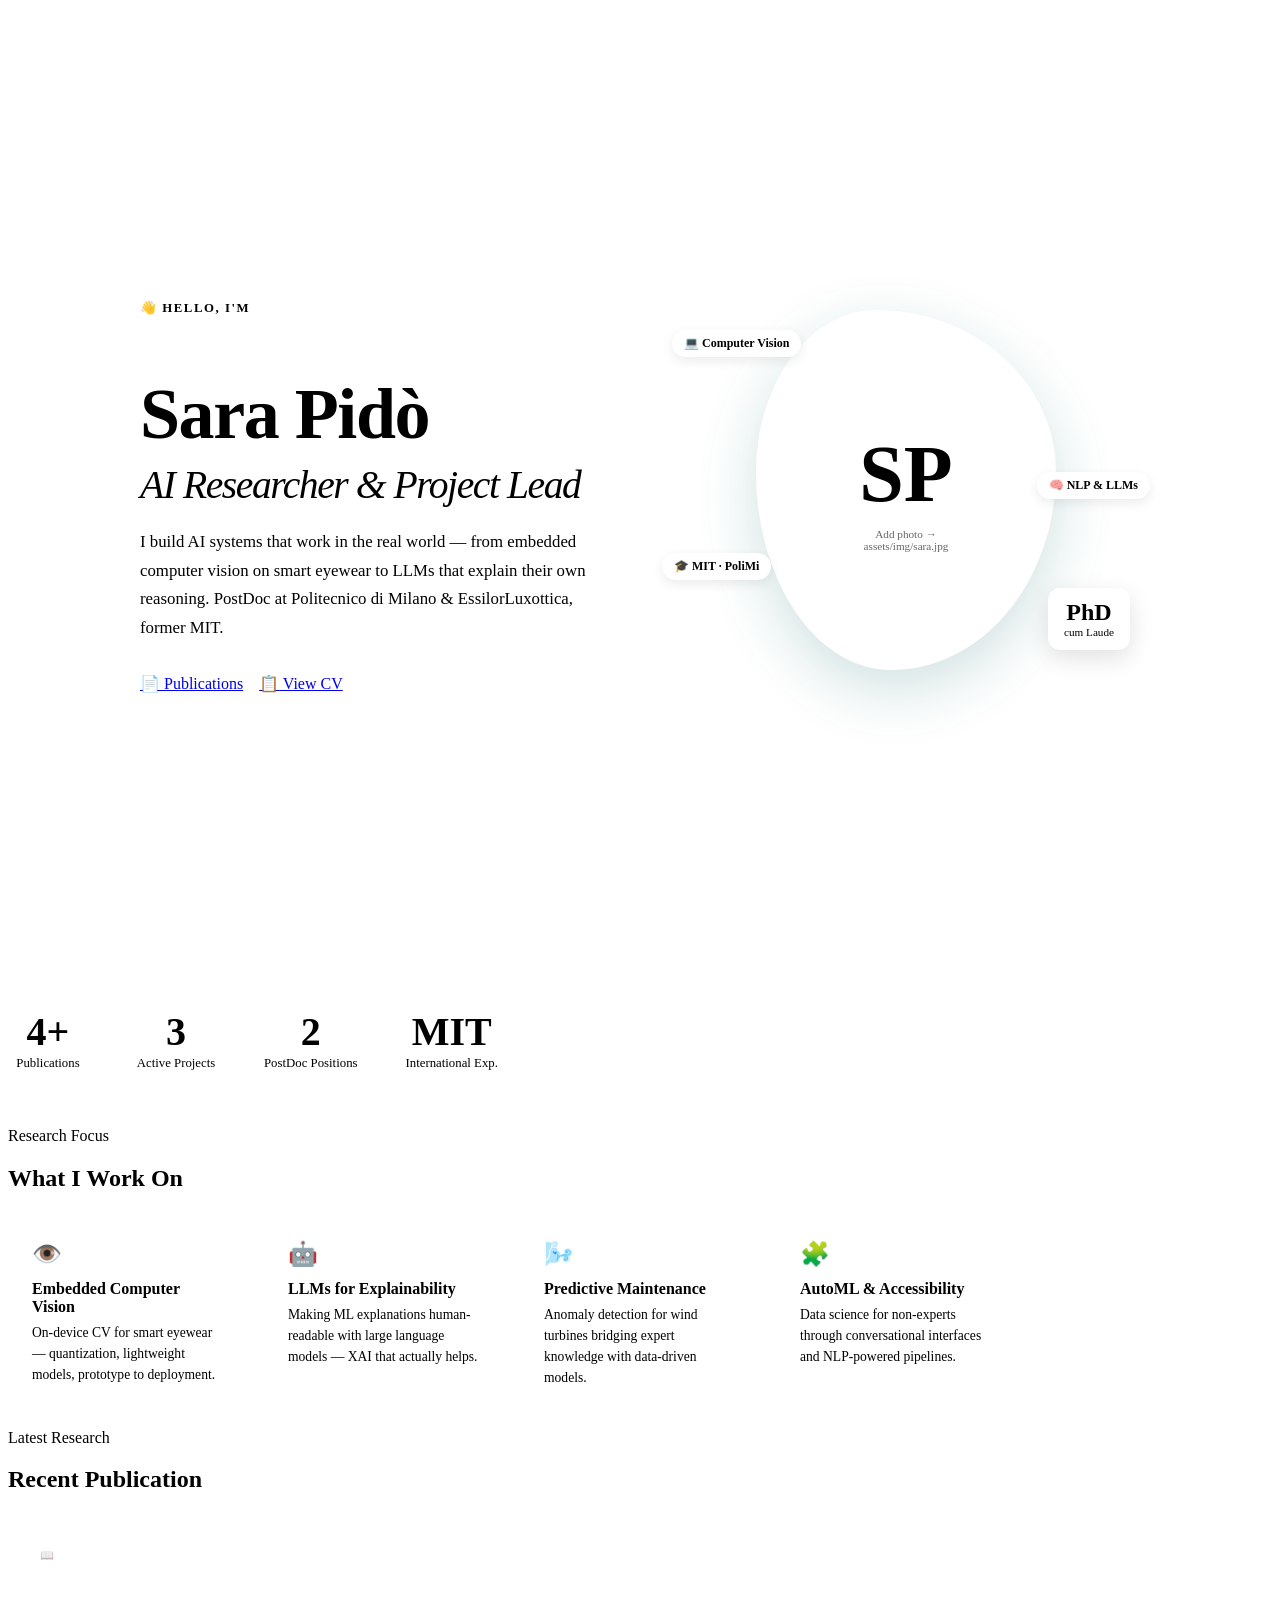
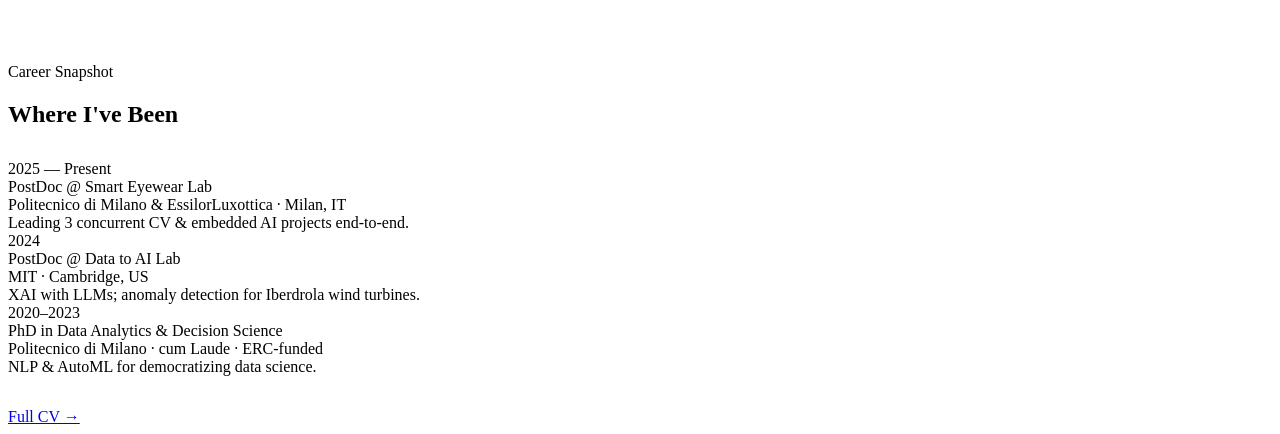
==== index.html @ 392994c6 "Add files via upload" ====
<!DOCTYPE html>
<html lang="en">
<head>
  <meta charset="UTF-8" />
  <meta name="viewport" content="width=device-width, initial-scale=1.0" />
  <title>Sara Pidò — AI Researcher</title>
  <meta name="description" content="Sara Pidò — AI Researcher and PostDoc at Politecnico di Milano. Computer Vision, NLP, Embedded AI." />
  <link rel="stylesheet" href="assets/css/style.css" />
  <style>
    .hero {
      min-height: calc(100vh - 64px);
      display: grid;
      grid-template-columns: 1fr 1fr;
      align-items: center;
      gap: 4rem;
      max-width: 1000px;
      margin: 0 auto;
      padding: 4rem 2rem;
    }
    @media (max-width: 700px) {
      .hero { grid-template-columns: 1fr; text-align: center; gap: 2rem; padding: 3rem 1.5rem; }
      .hero-photo-wrap { order: -1; display: flex; justify-content: center; }
      .hero-chip { display: none; }
    }
    .hero-eyebrow {
      font-family: var(--font-mono);
      font-size: 0.8rem;
      font-weight: 600;
      letter-spacing: 0.12em;
      text-transform: uppercase;
      color: var(--teal);
      margin-bottom: 1rem;
    }
    .hero h1 {
      font-family: var(--font-display);
      font-size: clamp(2.8rem, 6vw, 4.5rem);
      line-height: 1.1;
      letter-spacing: -0.02em;
      margin-bottom: 1.25rem;
    }
    .hero h1 .name-highlight { color: var(--teal); display: block; }
    .hero h1 .role-line {
      font-size: 0.55em;
      font-weight: 400;
      font-style: italic;
      color: var(--ink-soft);
      display: block;
      margin-top: 0.25em;
    }
    .hero-desc {
      font-size: 1.05rem;
      color: var(--ink-soft);
      line-height: 1.7;
      margin-bottom: 2rem;
      max-width: 480px;
    }
    .hero-cta { display: flex; gap: 1rem; flex-wrap: wrap; }
    .hero-photo-wrap { position: relative; display: flex; justify-content: center; }
    .hero-photo-frame {
      width: 300px;
      height: 360px;
      border-radius: 40% 60% 55% 45% / 45% 45% 55% 55%;
      overflow: hidden;
      box-shadow: 0 20px 60px rgba(26,107,107,0.2);
      animation: morphBlob 8s ease-in-out infinite;
      background: linear-gradient(135deg, var(--teal-pale) 0%, #c8e8e8 100%);
      display: flex;
      align-items: center;
      justify-content: center;
    }
    @keyframes morphBlob {
      0%, 100% { border-radius: 40% 60% 55% 45% / 45% 45% 55% 55%; }
      33%       { border-radius: 55% 45% 40% 60% / 60% 55% 45% 40%; }
      66%       { border-radius: 45% 55% 60% 40% / 50% 60% 40% 50%; }
    }
    .hero-photo-frame img { width: 100%; height: 100%; object-fit: cover; object-position: center top; }
    .initials-fallback {
      font-family: var(--font-display);
      font-size: 5rem;
      color: var(--teal);
      font-weight: 700;
      text-align: center;
    }
    .initials-fallback small {
      display: block;
      font-size: 0.7rem;
      color: var(--teal);
      opacity: 0.6;
      font-family: var(--font-body);
      font-weight: 400;
      margin-top: 0.5rem;
    }
    .hero-badge {
      position: absolute;
      bottom: 20px;
      right: 10px;
      background: white;
      border-radius: 12px;
      padding: 12px 16px;
      box-shadow: 0 8px 24px rgba(0,0,0,0.12);
      border: 1px solid var(--border);
      text-align: center;
    }
    .hero-badge .badge-num { font-family: var(--font-display); font-size: 1.5rem; font-weight: 700; color: var(--teal); line-height: 1; }
    .hero-badge .badge-label { color: var(--mist); font-size: 0.7rem; margin-top: 2px; }
    .hero-chip {
      position: absolute;
      background: white;
      border: 1px solid var(--border);
      border-radius: 100px;
      font-size: 0.75rem;
      font-weight: 600;
      color: var(--ink-soft);
      padding: 6px 12px;
      box-shadow: 0 4px 12px rgba(0,0,0,0.08);
      white-space: nowrap;
    }
    .chip-cv  { top: 20px; left: 0; animation: float1 4s ease-in-out infinite; }
    .chip-nlp { top: 45%; right: -10px; animation: float2 5s ease-in-out infinite; }
    .chip-mit { bottom: 90px; left: -10px; animation: float1 6s ease-in-out infinite reverse; }
    @keyframes float1 { 0%,100%{transform:translateY(0)} 50%{transform:translateY(-8px)} }
    @keyframes float2 { 0%,100%{transform:translateY(0)} 50%{transform:translateY(6px)} }

    .stats-row {
      display: flex;
      gap: 3rem;
      padding: 2.5rem 0;
      border-top: 1px solid var(--border);
      border-bottom: 1px solid var(--border);
      flex-wrap: wrap;
    }
    .stat-item { text-align: center; min-width: 80px; }
    .stat-num { font-family: var(--font-display); font-size: 2.5rem; font-weight: 700; color: var(--teal); line-height: 1; }
    .stat-label { font-size: 0.8rem; color: var(--mist); margin-top: 4px; font-weight: 500; }

    .featured-grid {
      display: grid;
      grid-template-columns: repeat(auto-fill, minmax(240px, 1fr));
      gap: 1rem;
      margin-top: 1.5rem;
    }
    .featured-card {
      background: var(--white);
      border-radius: var(--radius);
      border: 1px solid var(--border);
      padding: 1.5rem;
      transition: all 0.25s;
      text-decoration: none;
      display: block;
      color: inherit;
      position: relative;
      overflow: hidden;
    }
    .featured-card::before {
      content:'';
      position:absolute;
      top:0;left:0;
      width:4px;height:100%;
      background:var(--teal);
      transform:scaleY(0);
      transform-origin:top;
      transition:transform 0.25s;
    }
    .featured-card:hover { box-shadow: var(--shadow-hover); transform: translateY(-2px); }
    .featured-card:hover::before { transform: scaleY(1); }
    .fc-icon { font-size: 1.5rem; margin-bottom: 0.75rem; }
    .fc-title { font-family: var(--font-display); font-size: 1rem; font-weight: 700; color: var(--ink); margin-bottom: 0.4rem; }
    .fc-desc { font-size: 0.85rem; color: var(--ink-soft); line-height: 1.55; }

    .pub-teaser {
      background: var(--teal);
      border-radius: var(--radius);
      padding: 2rem;
      color: white;
      margin-top: 1.5rem;
      display: flex;
      justify-content: space-between;
      align-items: center;
      gap: 1.5rem;
      flex-wrap: wrap;
    }
    .pub-teaser-label { font-family: var(--font-mono); font-size: 0.7rem; letter-spacing: 0.1em; text-transform: uppercase; opacity: 0.7; margin-bottom: 0.4rem; }
    .pub-teaser-title { font-family: var(--font-display); font-size: 1.2rem; font-weight: 700; line-height: 1.3; margin-bottom: 0.3rem; }
    .pub-teaser-venue { font-size: 0.85rem; opacity: 0.75; font-style: italic; }
    .pub-teaser .btn { background: white; color: var(--teal); flex-shrink: 0; }
    .pub-teaser .btn:hover { background: var(--teal-pale); }
  </style>
</head>
<body>
  <div id="nav-container"></div>
  <main>
    <section class="hero">
      <div class="hero-text fade-in">
        <p class="hero-eyebrow">👋 Hello, I'm</p>
        <h1>
          <span class="name-highlight">Sara Pidò</span>
          <span class="role-line">AI Researcher &amp; Project Lead</span>
        </h1>
        <p class="hero-desc">
          I build AI systems that work in the real world — from embedded computer vision on smart eyewear to LLMs that explain their own reasoning. PostDoc at Politecnico di Milano &amp; EssilorLuxottica, former MIT.
        </p>
        <div class="hero-cta">
          <a href="publications.html" class="btn btn-primary"><span>📄</span> Publications</a>
          <a href="cv.html" class="btn btn-outline"><span>📋</span> View CV</a>
        </div>
      </div>

      <div class="hero-photo-wrap fade-in fade-in-delay-2">
        <div class="hero-photo-frame" id="photoFrame">
          <img src="assets/img/sara.jpg" alt="Sara Pidò"
               onerror="this.parentElement.innerHTML='<div class=\'initials-fallback\'>SP<small>Add photo →<br>assets/img/sara.jpg</small></div>'" />
        </div>
        <div class="hero-badge">
          <div class="badge-num">PhD</div>
          <div class="badge-label">cum Laude</div>
        </div>
        <div class="hero-chip chip-cv">💻 Computer Vision</div>
        <div class="hero-chip chip-nlp">🧠 NLP &amp; LLMs</div>
        <div class="hero-chip chip-mit">🎓 MIT · PoliMi</div>
      </div>
    </section>

    <div class="section">
      <div class="stats-row fade-in fade-in-delay-1">
        <div class="stat-item"><div class="stat-num">4+</div><div class="stat-label">Publications</div></div>
        <div class="stat-item"><div class="stat-num">3</div><div class="stat-label">Active Projects</div></div>
        <div class="stat-item"><div class="stat-num">2</div><div class="stat-label">PostDoc Positions</div></div>
        <div class="stat-item"><div class="stat-num">MIT</div><div class="stat-label">International Exp.</div></div>
      </div>
    </div>

    <div class="section fade-in fade-in-delay-2">
      <p class="section-subtitle">Research Focus</p>
      <h2 class="section-title">What I Work On</h2>
      <div class="featured-grid">
        <a href="activities.html" class="featured-card">
          <div class="fc-icon">👁️</div>
          <div class="fc-title">Embedded Computer Vision</div>
          <div class="fc-desc">On-device CV for smart eyewear — quantization, lightweight models, prototype to deployment.</div>
        </a>
        <a href="publications.html" class="featured-card">
          <div class="fc-icon">🤖</div>
          <div class="fc-title">LLMs for Explainability</div>
          <div class="fc-desc">Making ML explanations human-readable with large language models — XAI that actually helps.</div>
        </a>
        <a href="activities.html" class="featured-card">
          <div class="fc-icon">🌬️</div>
          <div class="fc-title">Predictive Maintenance</div>
          <div class="fc-desc">Anomaly detection for wind turbines bridging expert knowledge with data-driven models.</div>
        </a>
        <a href="activities.html" class="featured-card">
          <div class="fc-icon">🧩</div>
          <div class="fc-title">AutoML &amp; Accessibility</div>
          <div class="fc-desc">Data science for non-experts through conversational interfaces and NLP-powered pipelines.</div>
        </a>
      </div>
    </div>

    <div class="section fade-in fade-in-delay-3">
      <p class="section-subtitle">Latest Research</p>
      <h2 class="section-title">Recent Publication</h2>
      <div class="pub-teaser">
        <div>
          <div class="pub-teaser-label">📖 IEEE Big Data 2024</div>
          <div class="pub-teaser-title">Explingo: Explaining AI Predictions using Large Language Models</div>
          <div class="pub-teaser-venue">Zytek, Pidò, Alnegheimish, Berti-Equille, Veeramachaneni</div>
        </div>
        <a href="publications.html" class="btn">See all →</a>
      </div>
    </div>

    <div class="section fade-in fade-in-delay-3">
      <p class="section-subtitle">Career Snapshot</p>
      <h2 class="section-title">Where I've Been</h2>
      <div class="timeline" style="margin-top:2rem">
        <div class="timeline-item">
          <div class="timeline-dot filled"></div>
          <div class="timeline-date">2025 — Present</div>
          <div class="timeline-title">PostDoc @ Smart Eyewear Lab</div>
          <div class="timeline-org">Politecnico di Milano &amp; EssilorLuxottica · Milan, IT</div>
          <div class="timeline-desc">Leading 3 concurrent CV &amp; embedded AI projects end-to-end.</div>
        </div>
        <div class="timeline-item">
          <div class="timeline-dot"></div>
          <div class="timeline-date">2024</div>
          <div class="timeline-title">PostDoc @ Data to AI Lab</div>
          <div class="timeline-org">MIT · Cambridge, US</div>
          <div class="timeline-desc">XAI with LLMs; anomaly detection for Iberdrola wind turbines.</div>
        </div>
        <div class="timeline-item">
          <div class="timeline-dot"></div>
          <div class="timeline-date">2020–2023</div>
          <div class="timeline-title">PhD in Data Analytics &amp; Decision Science</div>
          <div class="timeline-org">Politecnico di Milano · cum Laude · ERC-funded</div>
          <div class="timeline-desc">NLP &amp; AutoML for democratizing data science.</div>
        </div>
      </div>
      <div style="margin-top:2rem"><a href="cv.html" class="btn btn-outline">Full CV →</a></div>
    </div>
  </main>
  <div id="footer-container"></div>
  <script src="assets/js/layout.js"></script>
  <script src="assets/js/main.js"></script>
</body>
</html>
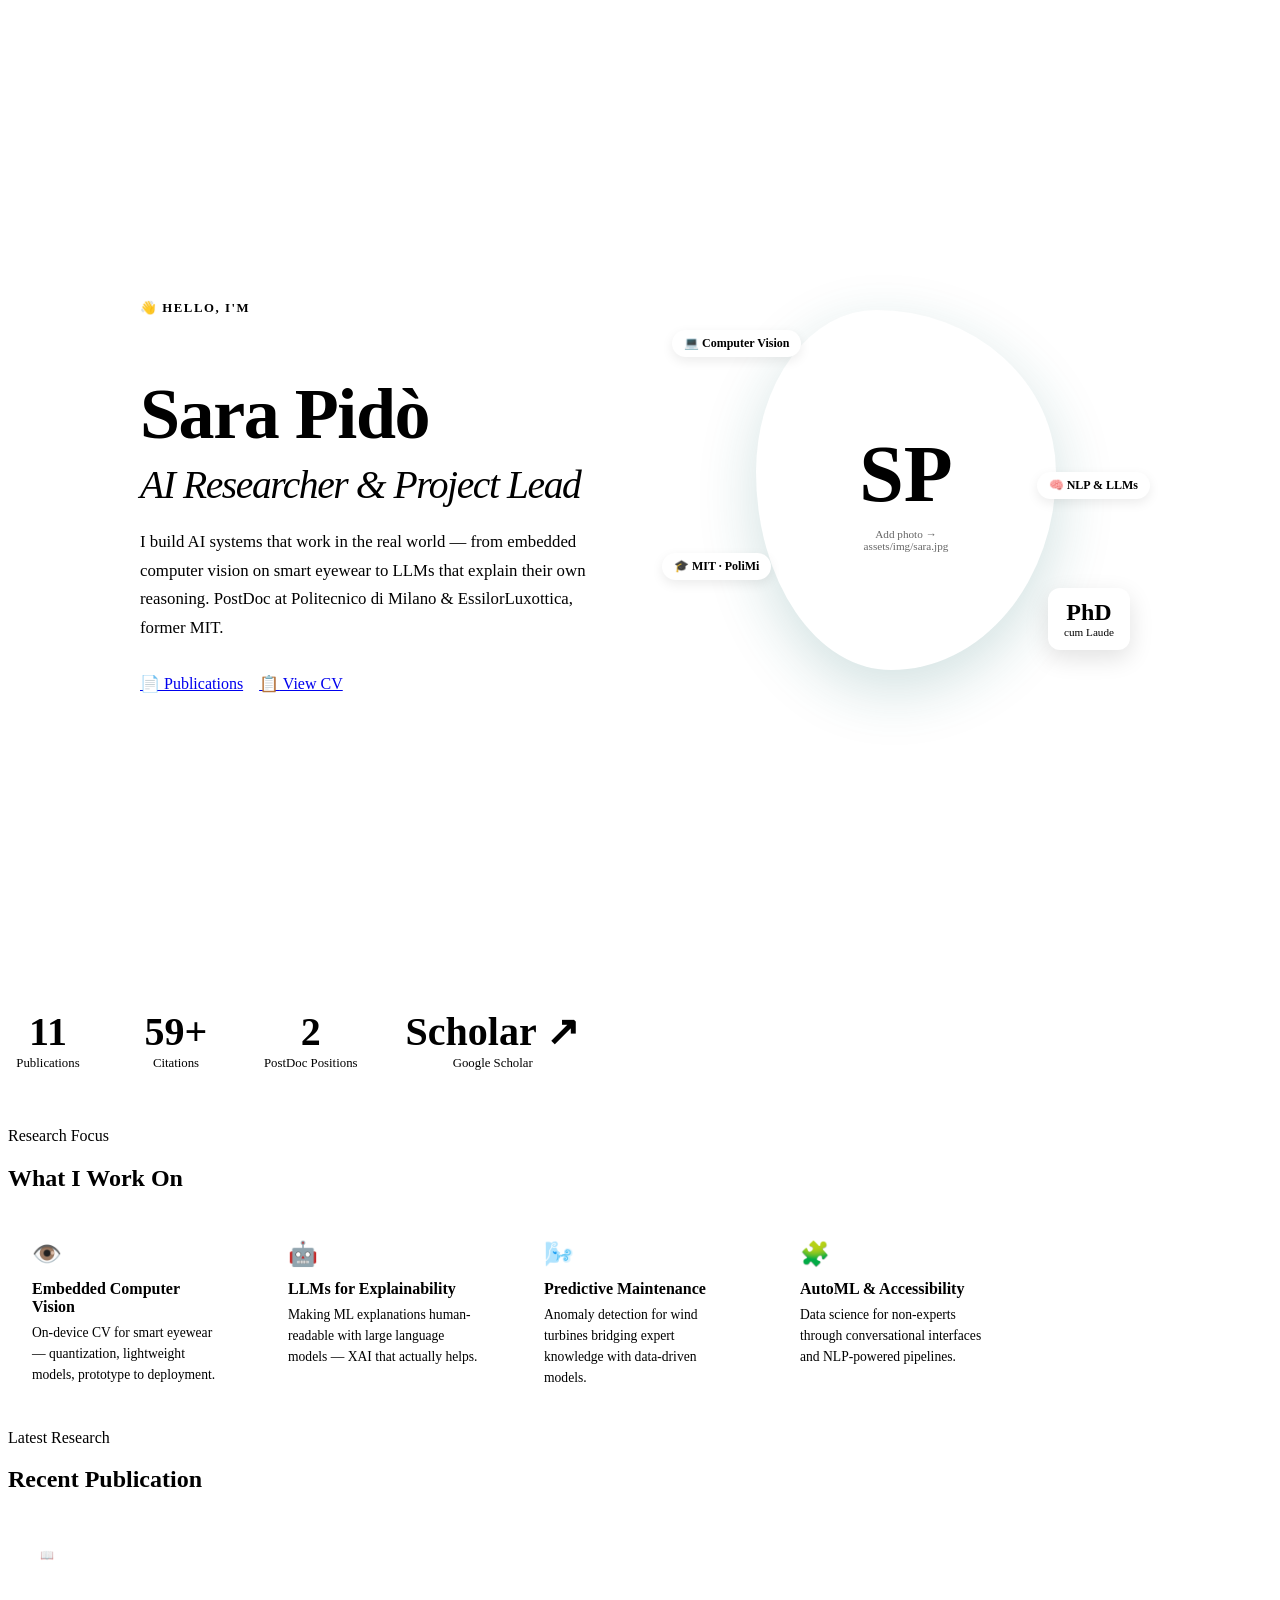
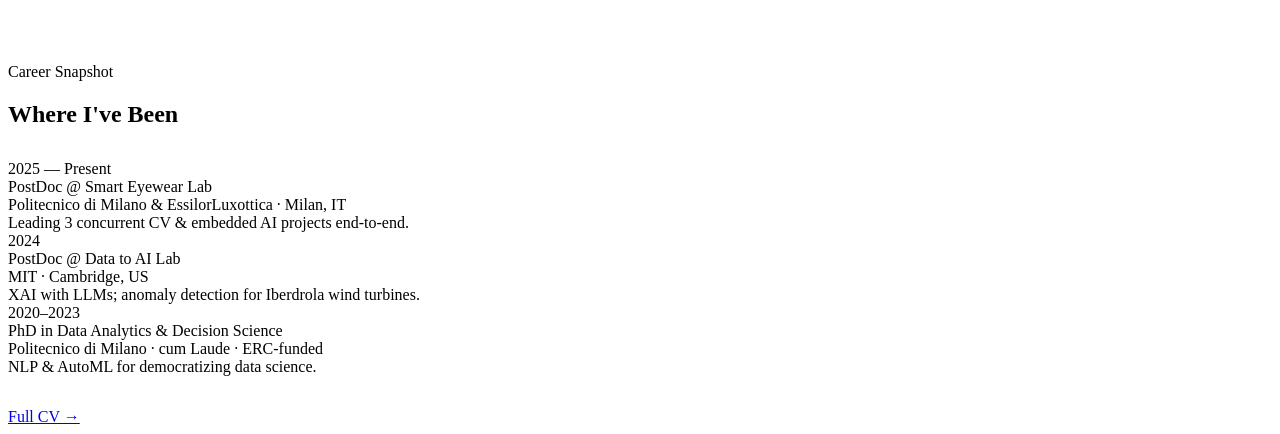
==== commit 1f3d89ca: "Add files via upload" ====
--- a/index.html
+++ b/index.html
@@ -222,10 +222,10 @@
 
     <div class="section">
       <div class="stats-row fade-in fade-in-delay-1">
-        <div class="stat-item"><div class="stat-num">4+</div><div class="stat-label">Publications</div></div>
-        <div class="stat-item"><div class="stat-num">3</div><div class="stat-label">Active Projects</div></div>
+        <div class="stat-item"><div class="stat-num">11</div><div class="stat-label">Publications</div></div>
+        <div class="stat-item"><div class="stat-num">59+</div><div class="stat-label">Citations</div></div>
         <div class="stat-item"><div class="stat-num">2</div><div class="stat-label">PostDoc Positions</div></div>
-        <div class="stat-item"><div class="stat-num">MIT</div><div class="stat-label">International Exp.</div></div>
+        <div class="stat-item"><div class="stat-num"><a href="https://scholar.google.com/citations?user=M_SrptEAAAAJ&hl=en" target="_blank" style="color:var(--teal);text-decoration:none">Scholar ↗</a></div><div class="stat-label">Google Scholar</div></div>
       </div>
     </div>
 
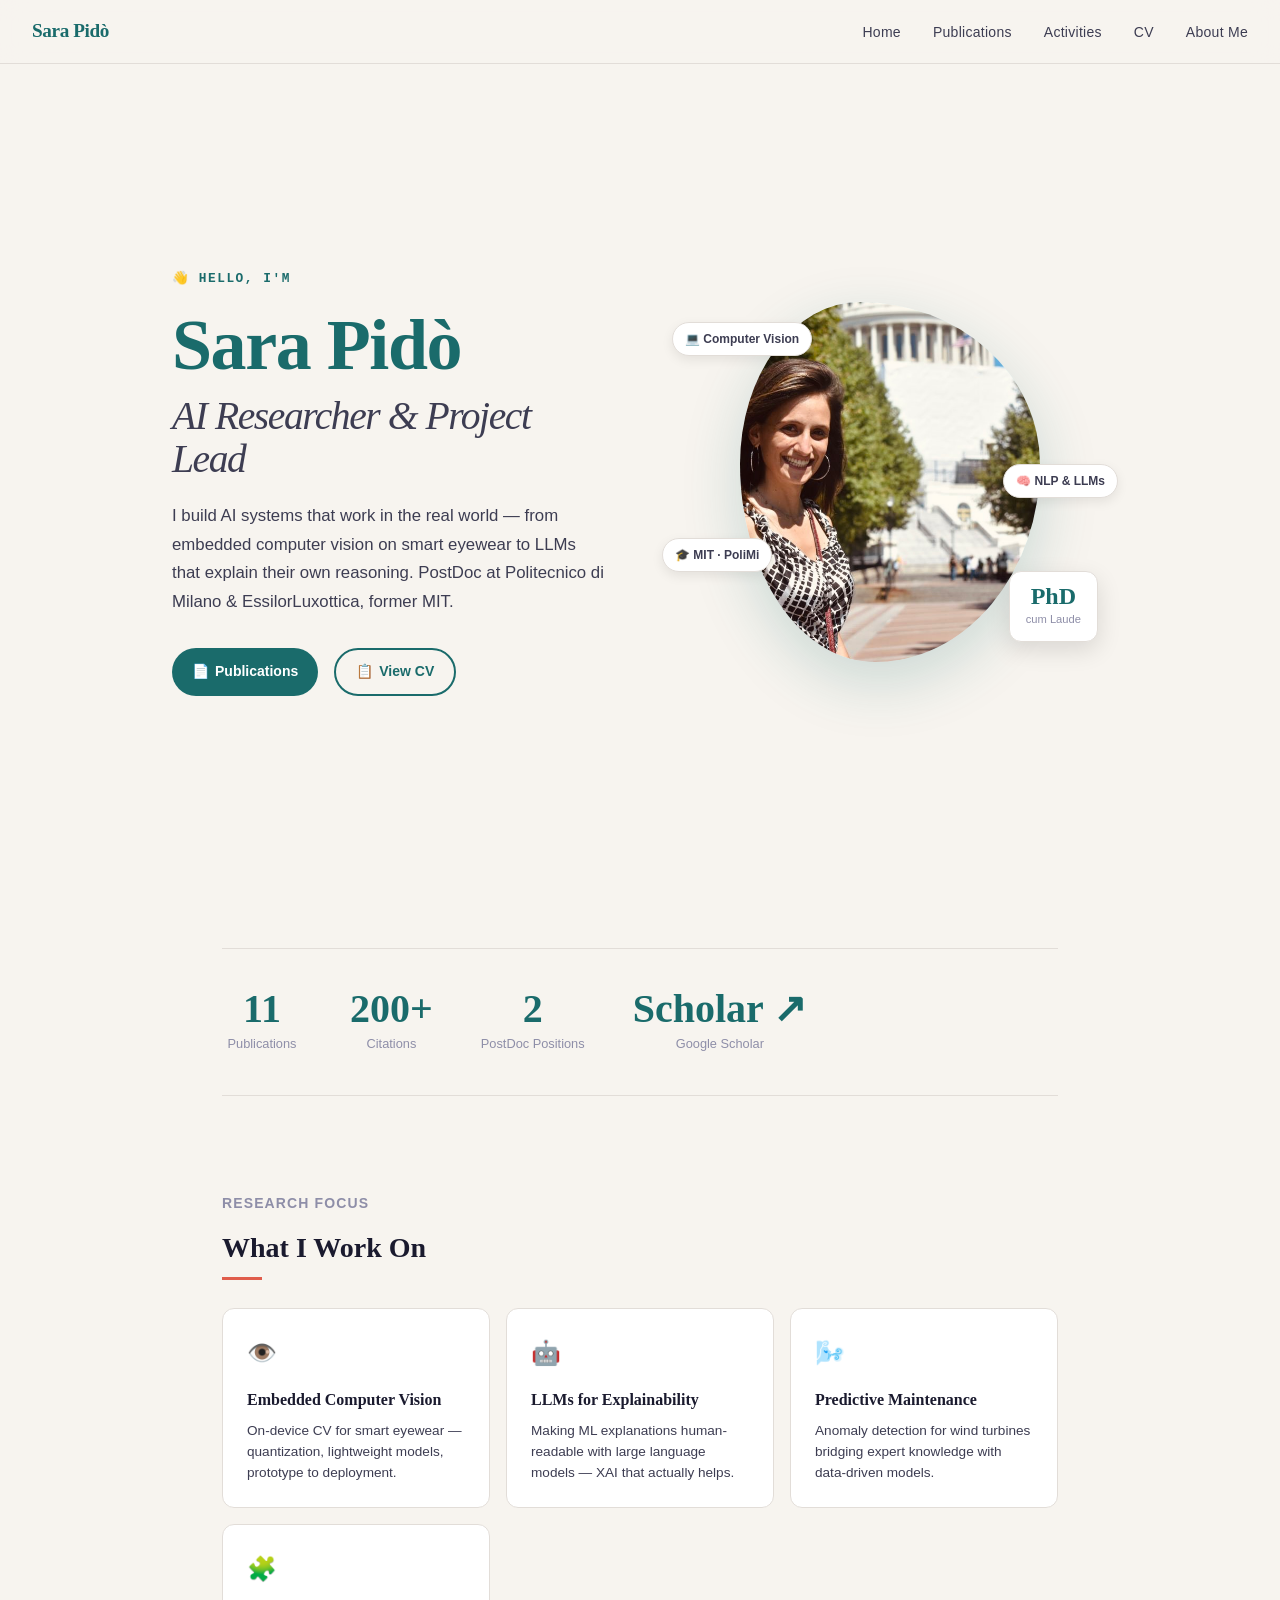
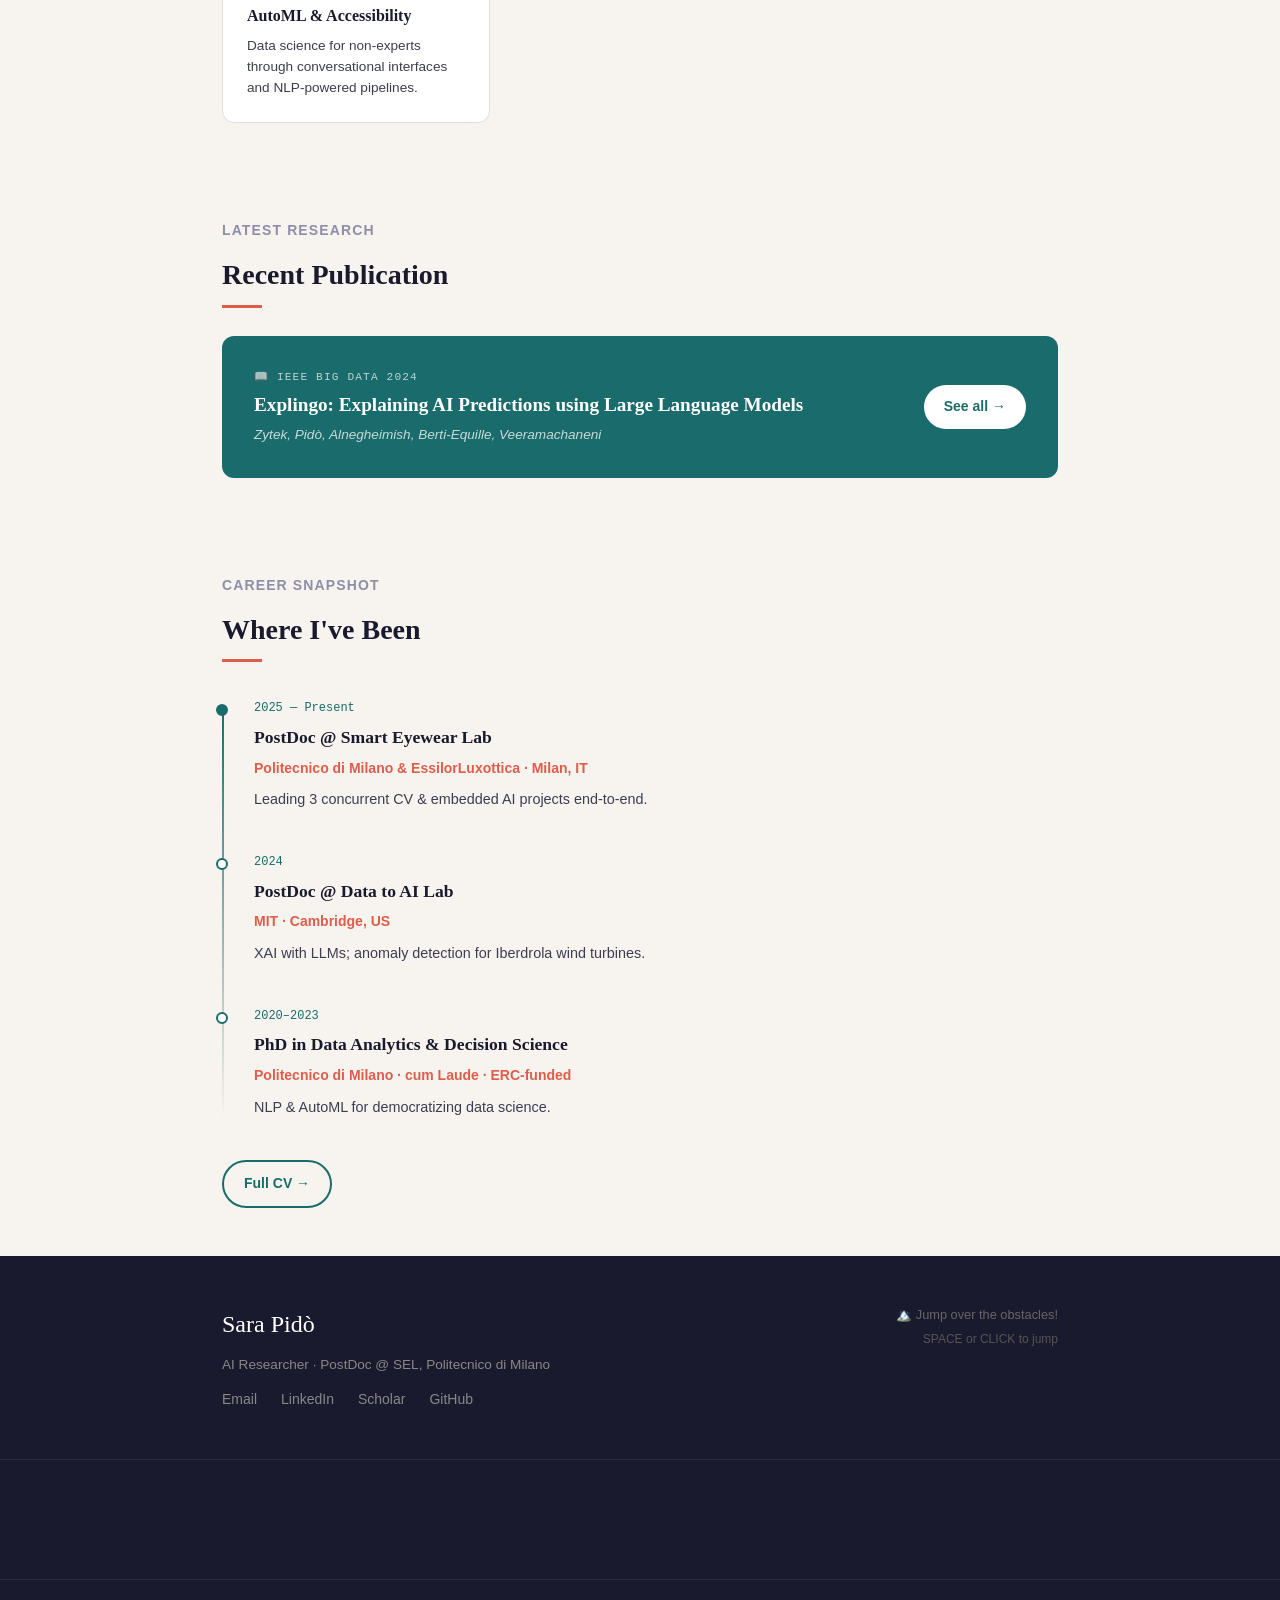
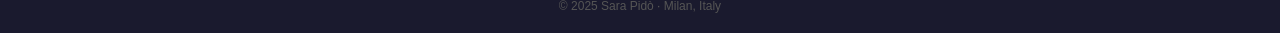
==== commit c8f24936: "Update citations count from 59 to 200" ====
--- a/index.html
+++ b/index.html
@@ -223,7 +223,7 @@
     <div class="section">
       <div class="stats-row fade-in fade-in-delay-1">
         <div class="stat-item"><div class="stat-num">11</div><div class="stat-label">Publications</div></div>
-        <div class="stat-item"><div class="stat-num">59+</div><div class="stat-label">Citations</div></div>
+        <div class="stat-item"><div class="stat-num">200+</div><div class="stat-label">Citations</div></div>
         <div class="stat-item"><div class="stat-num">2</div><div class="stat-label">PostDoc Positions</div></div>
         <div class="stat-item"><div class="stat-num"><a href="https://scholar.google.com/citations?user=M_SrptEAAAAJ&hl=en" target="_blank" style="color:var(--teal);text-decoration:none">Scholar ↗</a></div><div class="stat-label">Google Scholar</div></div>
       </div>
--- a/assets/css/style.css
+++ b/assets/css/style.css
@@ -0,0 +1,533 @@
+@import url('https://fonts.googleapis.com/css2?family=Playfair+Display:ital,wght@0,400;0,700;1,400&family=DM+Sans:wght@300;400;500;600&family=DM+Mono:wght@400;500&display=swap');
+
+:root {
+  --teal: #1a6b6b;
+  --teal-light: #2a9090;
+  --teal-pale: #e8f4f4;
+  --coral: #e05c4b;
+  --sand: #f7f4ef;
+  --ink: #1a1a2e;
+  --ink-soft: #3d3d52;
+  --mist: #8e8ea8;
+  --white: #ffffff;
+  --border: #e2ddd8;
+  --font-display: 'Playfair Display', Georgia, serif;
+  --font-body: 'DM Sans', sans-serif;
+  --font-mono: 'DM Mono', monospace;
+  --radius: 12px;
+  --shadow: 0 4px 24px rgba(26,107,107,0.08);
+  --shadow-hover: 0 8px 40px rgba(26,107,107,0.16);
+}
+
+*, *::before, *::after { box-sizing: border-box; margin: 0; padding: 0; }
+
+html { scroll-behavior: smooth; }
+
+body {
+  font-family: var(--font-body);
+  background: var(--sand);
+  color: var(--ink);
+  line-height: 1.7;
+  font-size: 16px;
+  min-height: 100vh;
+}
+
+/* ── NAV ── */
+nav {
+  position: fixed;
+  top: 0; left: 0; right: 0;
+  z-index: 100;
+  background: rgba(247,244,239,0.92);
+  backdrop-filter: blur(12px);
+  border-bottom: 1px solid var(--border);
+  padding: 0 2rem;
+  height: 64px;
+  display: flex;
+  align-items: center;
+  justify-content: space-between;
+}
+
+.nav-logo {
+  font-family: var(--font-display);
+  font-size: 1.2rem;
+  color: var(--teal);
+  text-decoration: none;
+  font-weight: 700;
+  letter-spacing: -0.02em;
+}
+
+.nav-links {
+  display: flex;
+  gap: 2rem;
+  list-style: none;
+}
+
+.nav-links a {
+  text-decoration: none;
+  color: var(--ink-soft);
+  font-size: 0.875rem;
+  font-weight: 500;
+  letter-spacing: 0.02em;
+  transition: color 0.2s;
+  position: relative;
+}
+
+.nav-links a::after {
+  content: '';
+  position: absolute;
+  bottom: -4px; left: 0; right: 0;
+  height: 2px;
+  background: var(--coral);
+  transform: scaleX(0);
+  transition: transform 0.2s;
+  transform-origin: left;
+}
+
+.nav-links a:hover, .nav-links a.active { color: var(--teal); }
+.nav-links a:hover::after, .nav-links a.active::after { transform: scaleX(1); }
+
+.nav-hamburger { display: none; background: none; border: none; cursor: pointer; padding: 4px; }
+.nav-hamburger span { display: block; width: 24px; height: 2px; background: var(--ink); margin: 5px 0; transition: all 0.3s; }
+
+/* ── MAIN CONTENT ── */
+main { padding-top: 64px; }
+
+/* ── PAGE HERO ── */
+.page-hero {
+  padding: 5rem 2rem 3rem;
+  max-width: 900px;
+  margin: 0 auto;
+}
+
+.page-hero h1 {
+  font-family: var(--font-display);
+  font-size: clamp(2.5rem, 6vw, 4rem);
+  color: var(--ink);
+  line-height: 1.15;
+  margin-bottom: 1rem;
+}
+
+.page-hero h1 em { color: var(--teal); font-style: italic; }
+
+.page-hero p {
+  font-size: 1.1rem;
+  color: var(--ink-soft);
+  max-width: 600px;
+}
+
+/* ── SECTION ── */
+.section {
+  max-width: 900px;
+  margin: 0 auto;
+  padding: 3rem 2rem;
+}
+
+.section-title {
+  font-family: var(--font-display);
+  font-size: 1.75rem;
+  color: var(--ink);
+  margin-bottom: 0.25rem;
+  position: relative;
+  display: inline-block;
+}
+
+.section-title::after {
+  content: '';
+  display: block;
+  height: 3px;
+  width: 40px;
+  background: var(--coral);
+  margin-top: 6px;
+}
+
+.section-subtitle {
+  color: var(--mist);
+  font-size: 0.875rem;
+  letter-spacing: 0.08em;
+  text-transform: uppercase;
+  font-weight: 600;
+  margin-bottom: 0.5rem;
+}
+
+/* ── CARDS ── */
+.card {
+  background: var(--white);
+  border-radius: var(--radius);
+  border: 1px solid var(--border);
+  padding: 1.5rem;
+  transition: box-shadow 0.25s, transform 0.25s;
+}
+
+.card:hover {
+  box-shadow: var(--shadow-hover);
+  transform: translateY(-2px);
+}
+
+/* ── TAGS ── */
+.tag {
+  display: inline-block;
+  background: var(--teal-pale);
+  color: var(--teal);
+  border-radius: 100px;
+  font-size: 0.75rem;
+  font-weight: 600;
+  padding: 3px 10px;
+  letter-spacing: 0.02em;
+}
+
+.tag-coral {
+  background: #fdf0ee;
+  color: var(--coral);
+}
+
+/* ── BUTTONS ── */
+.btn {
+  display: inline-flex;
+  align-items: center;
+  gap: 6px;
+  padding: 10px 20px;
+  border-radius: 100px;
+  font-family: var(--font-body);
+  font-size: 0.875rem;
+  font-weight: 600;
+  cursor: pointer;
+  transition: all 0.2s;
+  text-decoration: none;
+  border: none;
+}
+
+.btn-primary {
+  background: var(--teal);
+  color: white;
+}
+.btn-primary:hover { background: var(--teal-light); box-shadow: 0 4px 16px rgba(26,107,107,0.3); }
+
+.btn-outline {
+  background: transparent;
+  color: var(--teal);
+  border: 2px solid var(--teal);
+}
+.btn-outline:hover { background: var(--teal); color: white; }
+
+/* ── FOOTER / RUNNER ── */
+footer {
+  background: var(--ink);
+  color: #aaa;
+  overflow: hidden;
+  position: relative;
+}
+
+.footer-content {
+  max-width: 900px;
+  margin: 0 auto;
+  padding: 3rem 2rem 1rem;
+  display: flex;
+  justify-content: space-between;
+  align-items: flex-start;
+  gap: 2rem;
+  flex-wrap: wrap;
+}
+
+.footer-name {
+  font-family: var(--font-display);
+  font-size: 1.5rem;
+  color: white;
+  margin-bottom: 0.5rem;
+}
+
+.footer-links { display: flex; gap: 1.5rem; flex-wrap: wrap; }
+.footer-links a { color: #888; text-decoration: none; font-size: 0.875rem; transition: color 0.2s; }
+.footer-links a:hover { color: var(--teal-light); }
+
+/* ── CANVAS RUNNER ── */
+.runner-stage {
+  width: 100%;
+  height: 120px;
+  position: relative;
+  border-top: 1px solid #2a2a3e;
+  margin-top: 2rem;
+  overflow: hidden;
+}
+
+#runnerCanvas {
+  display: block;
+  width: 100%;
+  height: 100%;
+}
+
+.footer-copy {
+  text-align: center;
+  padding: 1rem 2rem;
+  font-size: 0.75rem;
+  color: #555;
+  border-top: 1px solid #2a2a3e;
+}
+
+/* ── ANIMATIONS ── */
+@keyframes fadeInUp {
+  from { opacity: 0; transform: translateY(24px); }
+  to   { opacity: 1; transform: translateY(0); }
+}
+
+.fade-in { animation: fadeInUp 0.6s ease both; }
+.fade-in-delay-1 { animation-delay: 0.1s; }
+.fade-in-delay-2 { animation-delay: 0.2s; }
+.fade-in-delay-3 { animation-delay: 0.3s; }
+.fade-in-delay-4 { animation-delay: 0.4s; }
+
+/* ── RESPONSIVE ── */
+@media (max-width: 640px) {
+  .nav-links { display: none; flex-direction: column; position: absolute; top: 64px; left: 0; right: 0; background: var(--sand); padding: 1rem 2rem 2rem; border-bottom: 1px solid var(--border); }
+  .nav-links.open { display: flex; }
+  .nav-hamburger { display: block; }
+  .footer-content { flex-direction: column; }
+}
+
+/* ── TIMELINE ── */
+.timeline { position: relative; padding-left: 2rem; }
+.timeline::before {
+  content: '';
+  position: absolute;
+  left: 0; top: 8px; bottom: 0;
+  width: 2px;
+  background: linear-gradient(to bottom, var(--teal), transparent);
+}
+
+.timeline-item {
+  position: relative;
+  margin-bottom: 2.5rem;
+}
+
+.timeline-dot {
+  position: absolute;
+  left: -2.4rem;
+  top: 6px;
+  width: 12px;
+  height: 12px;
+  border-radius: 50%;
+  background: var(--white);
+  border: 2px solid var(--teal);
+}
+
+.timeline-dot.filled { background: var(--teal); }
+
+.timeline-date {
+  font-family: var(--font-mono);
+  font-size: 0.75rem;
+  color: var(--teal);
+  font-weight: 500;
+  margin-bottom: 0.25rem;
+}
+
+.timeline-title {
+  font-family: var(--font-display);
+  font-size: 1.1rem;
+  font-weight: 700;
+  color: var(--ink);
+  margin-bottom: 0.25rem;
+}
+
+.timeline-org {
+  font-size: 0.875rem;
+  font-weight: 600;
+  color: var(--coral);
+  margin-bottom: 0.5rem;
+}
+
+.timeline-desc {
+  font-size: 0.9rem;
+  color: var(--ink-soft);
+  line-height: 1.65;
+}
+
+.timeline-desc ul { padding-left: 1.2rem; margin-top: 0.5rem; }
+.timeline-desc li { margin-bottom: 0.3rem; }
+
+/* ── PUBLICATION CARD ── */
+.pub-card {
+  background: var(--white);
+  border-radius: var(--radius);
+  border: 1px solid var(--border);
+  padding: 1.5rem;
+  margin-bottom: 1rem;
+  transition: box-shadow 0.25s, transform 0.25s;
+  display: flex;
+  gap: 1.25rem;
+}
+
+.pub-card:hover {
+  box-shadow: var(--shadow-hover);
+  transform: translateY(-2px);
+}
+
+.pub-year {
+  font-family: var(--font-mono);
+  font-size: 0.85rem;
+  color: var(--teal);
+  font-weight: 500;
+  min-width: 40px;
+  padding-top: 3px;
+}
+
+.pub-body {}
+.pub-title {
+  font-family: var(--font-display);
+  font-size: 1rem;
+  font-weight: 700;
+  color: var(--ink);
+  margin-bottom: 0.3rem;
+  line-height: 1.4;
+}
+
+.pub-authors {
+  font-size: 0.85rem;
+  color: var(--mist);
+  margin-bottom: 0.4rem;
+}
+
+.pub-authors strong { color: var(--ink-soft); }
+
+.pub-venue {
+  font-size: 0.8rem;
+  color: var(--teal);
+  font-weight: 600;
+  font-style: italic;
+}
+
+/* ── ACTIVITY CARD ── */
+.activity-grid {
+  display: grid;
+  grid-template-columns: repeat(auto-fill, minmax(260px, 1fr));
+  gap: 1rem;
+  margin-top: 1rem;
+}
+
+.activity-card {
+  background: var(--white);
+  border-radius: var(--radius);
+  border: 1px solid var(--border);
+  padding: 1.25rem;
+  transition: box-shadow 0.2s, transform 0.2s;
+}
+
+.activity-card:hover {
+  box-shadow: var(--shadow-hover);
+  transform: translateY(-2px);
+}
+
+.activity-icon {
+  font-size: 1.75rem;
+  margin-bottom: 0.75rem;
+  display: block;
+}
+
+.activity-label {
+  font-size: 0.7rem;
+  font-weight: 700;
+  letter-spacing: 0.1em;
+  text-transform: uppercase;
+  color: var(--mist);
+  margin-bottom: 0.25rem;
+}
+
+.activity-title {
+  font-family: var(--font-display);
+  font-size: 1rem;
+  font-weight: 700;
+  color: var(--ink);
+  margin-bottom: 0.3rem;
+  line-height: 1.35;
+}
+
+.activity-detail {
+  font-size: 0.85rem;
+  color: var(--ink-soft);
+  line-height: 1.55;
+}
+
+/* ── SKILL BARS ── */
+.skill-group { margin-bottom: 1.5rem; }
+.skill-group-title {
+  font-family: var(--font-mono);
+  font-size: 0.75rem;
+  font-weight: 600;
+  letter-spacing: 0.1em;
+  text-transform: uppercase;
+  color: var(--teal);
+  margin-bottom: 0.75rem;
+}
+
+.skill-item {
+  display: flex;
+  align-items: center;
+  gap: 0.75rem;
+  margin-bottom: 0.5rem;
+}
+
+.skill-name {
+  font-size: 0.875rem;
+  font-weight: 500;
+  color: var(--ink-soft);
+  width: 140px;
+  flex-shrink: 0;
+}
+
+.skill-bar {
+  flex: 1;
+  height: 6px;
+  background: var(--border);
+  border-radius: 3px;
+  overflow: hidden;
+}
+
+.skill-fill {
+  height: 100%;
+  background: linear-gradient(to right, var(--teal), var(--teal-light));
+  border-radius: 3px;
+  width: 0;
+  transition: width 1s ease 0.3s;
+}
+
+/* ── HOBBIES ── */
+.hobby-grid {
+  display: grid;
+  grid-template-columns: repeat(auto-fill, minmax(200px, 1fr));
+  gap: 1rem;
+  margin-top: 1rem;
+}
+
+.hobby-card {
+  background: var(--white);
+  border-radius: var(--radius);
+  border: 1px solid var(--border);
+  padding: 1.5rem 1.25rem;
+  text-align: center;
+  transition: all 0.25s;
+  cursor: default;
+}
+
+.hobby-card:hover {
+  box-shadow: var(--shadow-hover);
+  transform: translateY(-4px);
+  border-color: var(--teal-pale);
+}
+
+.hobby-emoji {
+  font-size: 2.5rem;
+  display: block;
+  margin-bottom: 0.75rem;
+}
+
+.hobby-name {
+  font-family: var(--font-display);
+  font-size: 1rem;
+  font-weight: 700;
+  color: var(--ink);
+  margin-bottom: 0.3rem;
+}
+
+.hobby-desc {
+  font-size: 0.8rem;
+  color: var(--mist);
+  line-height: 1.5;
+}
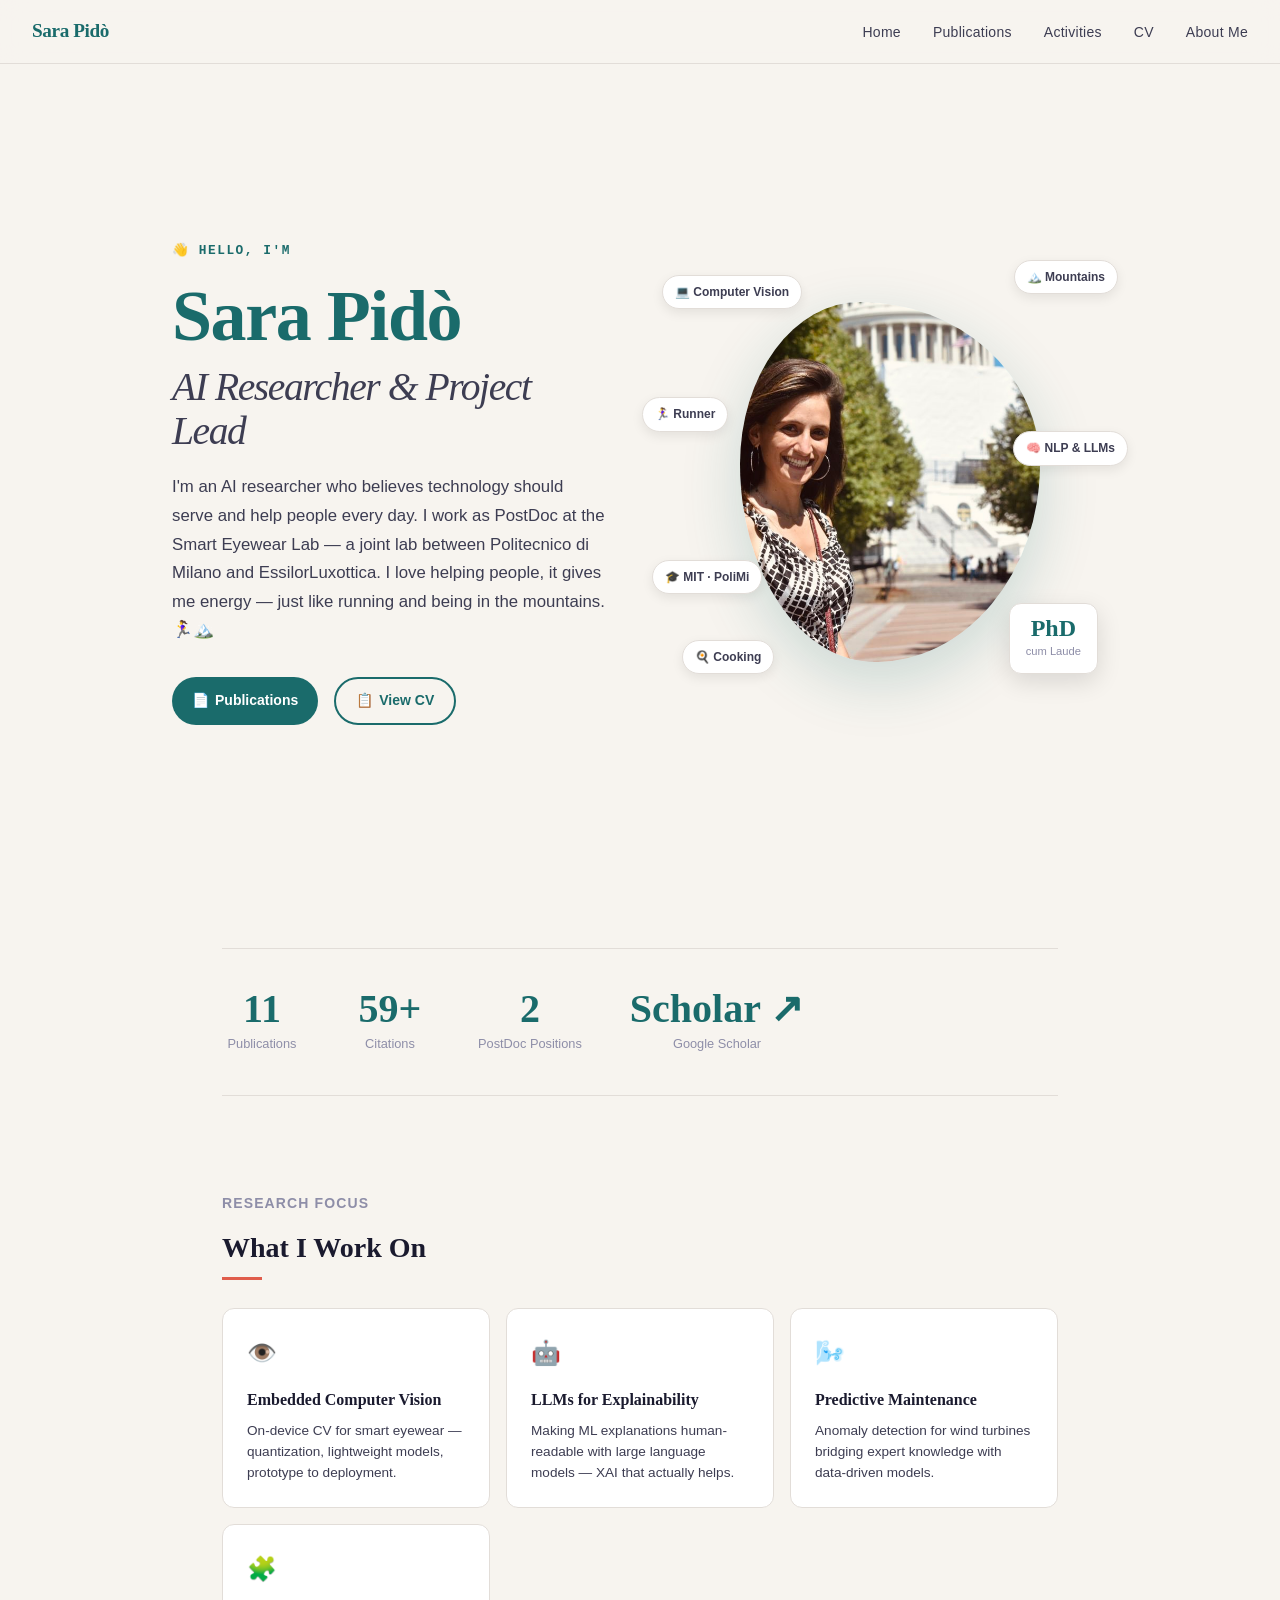
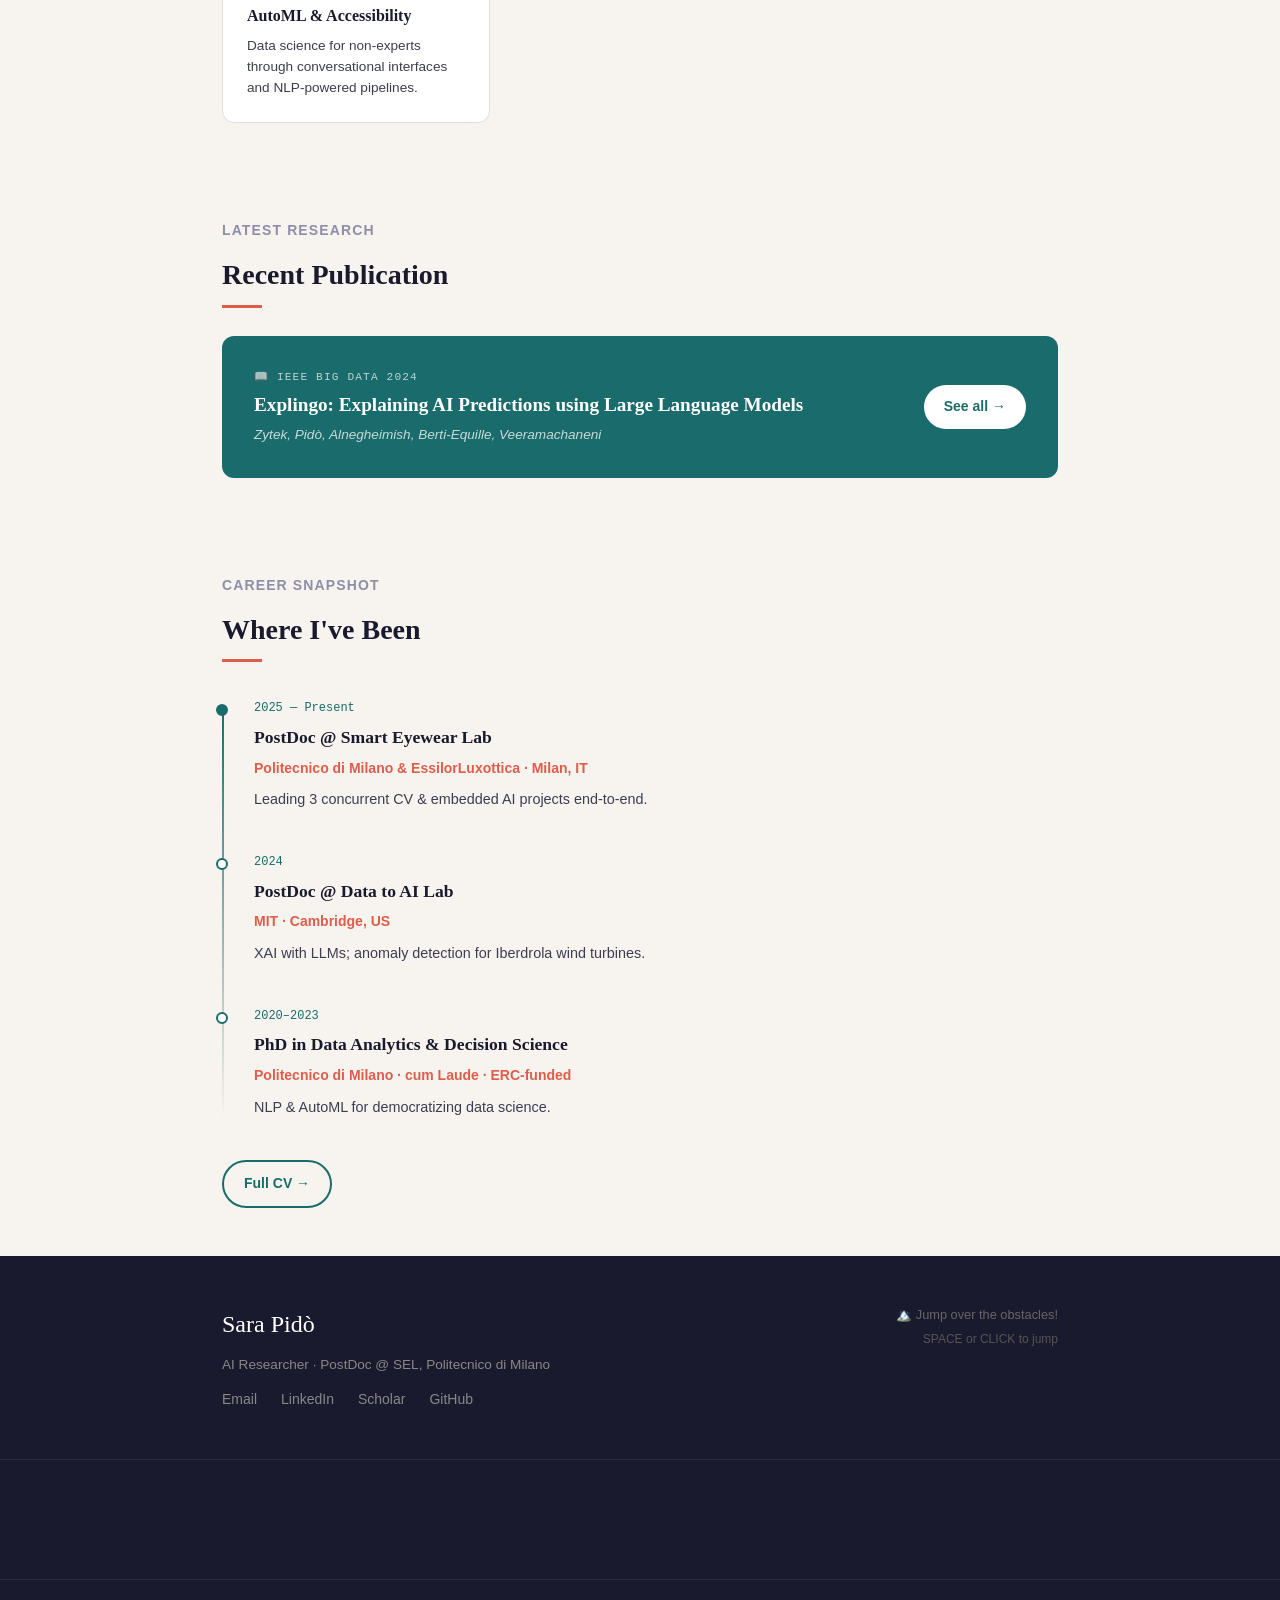
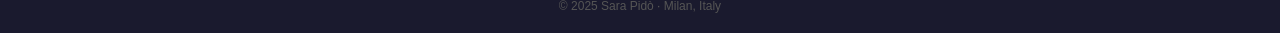
==== commit 8082a8de: "Rename index-3.html to index.html" ====
--- a/index.html
+++ b/index.html
@@ -55,7 +55,7 @@
       max-width: 480px;
     }
     .hero-cta { display: flex; gap: 1rem; flex-wrap: wrap; }
-    .hero-photo-wrap { position: relative; display: flex; justify-content: center; }
+    .hero-photo-wrap { position: relative; display: flex; justify-content: center; align-items: center; padding: 2rem 2.5rem; }
     .hero-photo-frame {
       width: 300px;
       height: 360px;
@@ -115,9 +115,12 @@
       box-shadow: 0 4px 12px rgba(0,0,0,0.08);
       white-space: nowrap;
     }
-    .chip-cv  { top: 20px; left: 0; animation: float1 4s ease-in-out infinite; }
-    .chip-nlp { top: 45%; right: -10px; animation: float2 5s ease-in-out infinite; }
-    .chip-mit { bottom: 90px; left: -10px; animation: float1 6s ease-in-out infinite reverse; }
+    .chip-cv   { top: 5px;  left: -10px;  animation: float1 4s ease-in-out infinite; }
+    .chip-nlp  { top: 38%;  right: -20px; animation: float2 5s ease-in-out infinite; }
+    .chip-mit  { bottom: 100px; left: -20px; animation: float1 6s ease-in-out infinite reverse; }
+    .chip-run  { top: 30%;  left: -30px;  animation: float2 4.5s ease-in-out infinite; }
+    .chip-mtn  { top: -10px; right: -10px; animation: float1 5.5s ease-in-out infinite reverse; }
+    .chip-cook { bottom: 20px; left: 10px; animation: float2 6s ease-in-out infinite; }
     @keyframes float1 { 0%,100%{transform:translateY(0)} 50%{transform:translateY(-8px)} }
     @keyframes float2 { 0%,100%{transform:translateY(0)} 50%{transform:translateY(6px)} }
 
@@ -197,7 +200,7 @@
           <span class="role-line">AI Researcher &amp; Project Lead</span>
         </h1>
         <p class="hero-desc">
-          I build AI systems that work in the real world — from embedded computer vision on smart eyewear to LLMs that explain their own reasoning. PostDoc at Politecnico di Milano &amp; EssilorLuxottica, former MIT.
+          I'm an AI researcher who believes technology should serve and help people every day. I work as PostDoc at the Smart Eyewear Lab — a joint lab between Politecnico di Milano and EssilorLuxottica. I love helping people, it gives me energy — just like running and being in the mountains. 🏃‍♀️🏔️
         </p>
         <div class="hero-cta">
           <a href="publications.html" class="btn btn-primary"><span>📄</span> Publications</a>
@@ -217,13 +220,16 @@
         <div class="hero-chip chip-cv">💻 Computer Vision</div>
         <div class="hero-chip chip-nlp">🧠 NLP &amp; LLMs</div>
         <div class="hero-chip chip-mit">🎓 MIT · PoliMi</div>
+        <div class="hero-chip chip-run">🏃‍♀️ Runner</div>
+        <div class="hero-chip chip-mtn">🏔️ Mountains</div>
+        <div class="hero-chip chip-cook">🍳 Cooking</div>
       </div>
     </section>
 
     <div class="section">
       <div class="stats-row fade-in fade-in-delay-1">
         <div class="stat-item"><div class="stat-num">11</div><div class="stat-label">Publications</div></div>
-        <div class="stat-item"><div class="stat-num">200+</div><div class="stat-label">Citations</div></div>
+        <div class="stat-item"><div class="stat-num">59+</div><div class="stat-label">Citations</div></div>
         <div class="stat-item"><div class="stat-num">2</div><div class="stat-label">PostDoc Positions</div></div>
         <div class="stat-item"><div class="stat-num"><a href="https://scholar.google.com/citations?user=M_SrptEAAAAJ&hl=en" target="_blank" style="color:var(--teal);text-decoration:none">Scholar ↗</a></div><div class="stat-label">Google Scholar</div></div>
       </div>
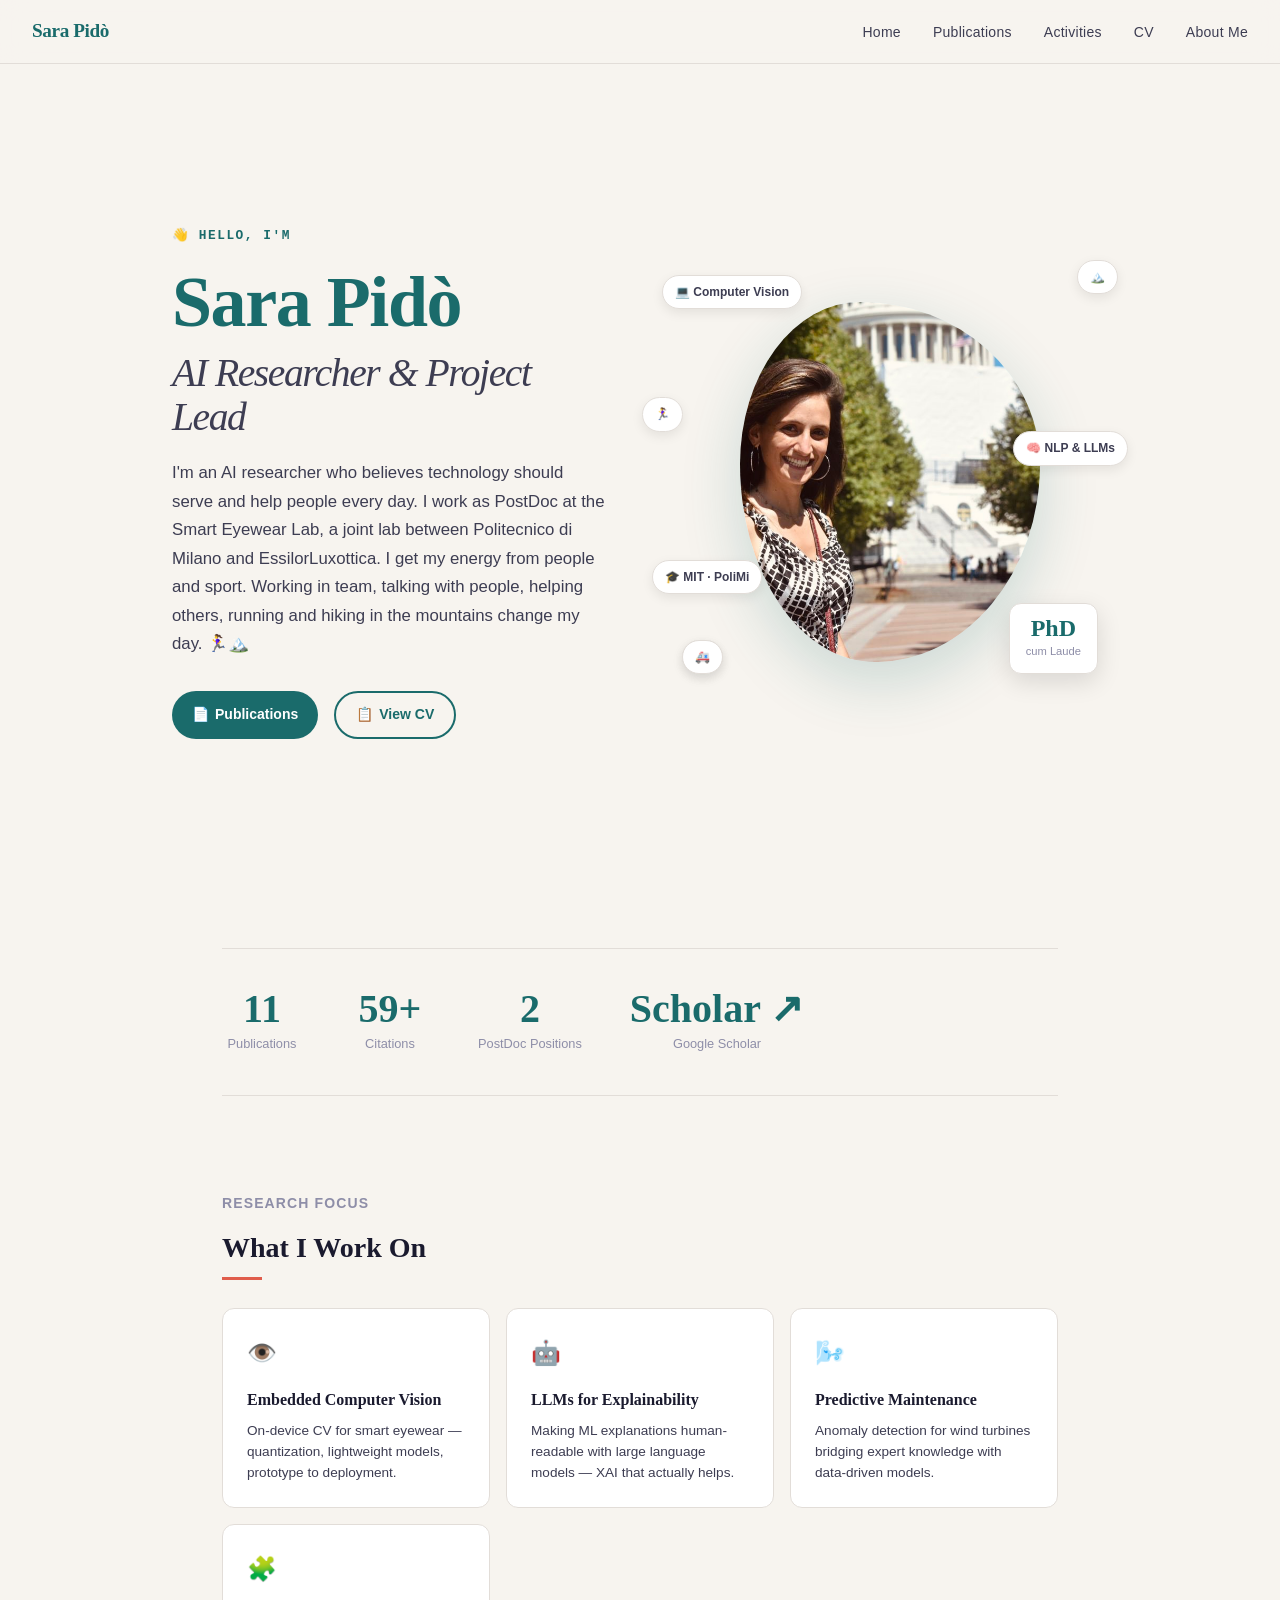
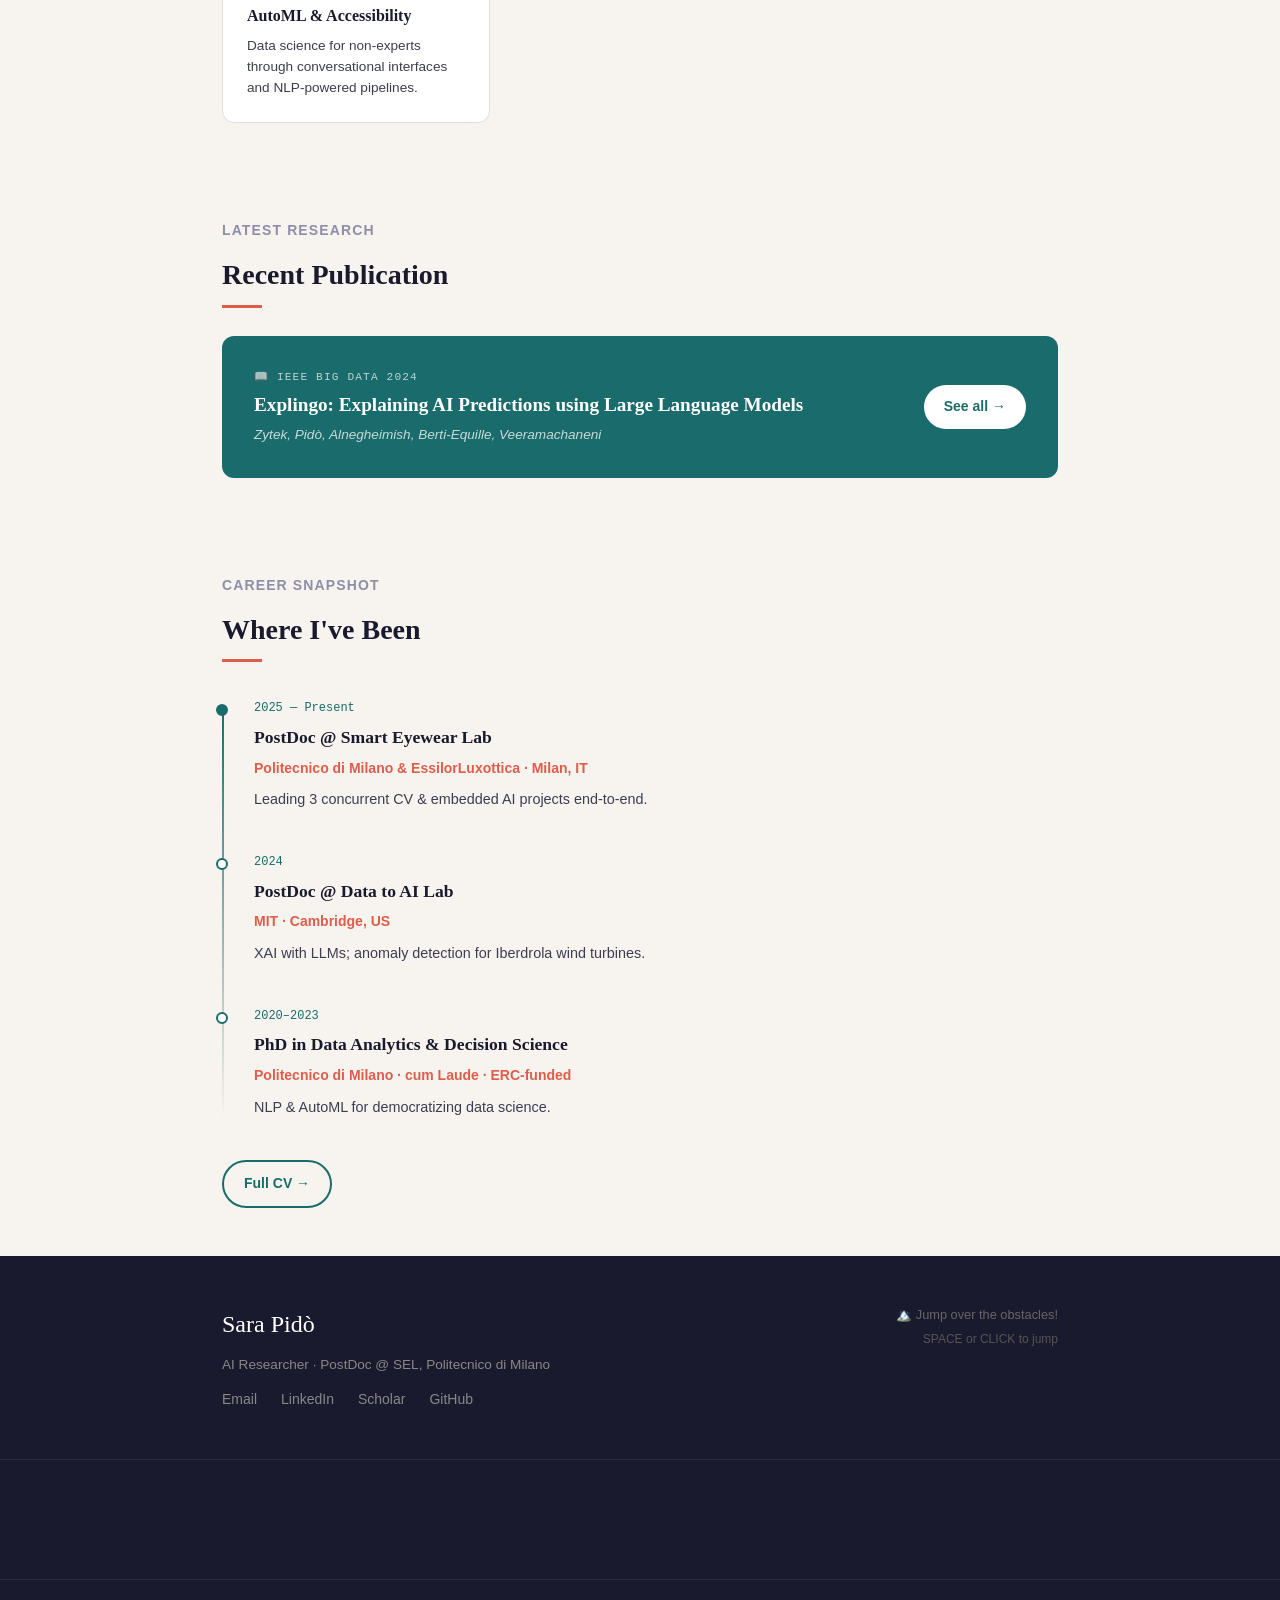
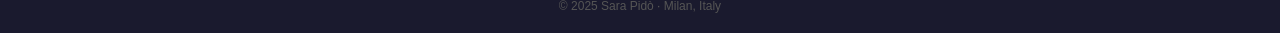
==== commit 79ad590d: "Revise hero description and update hero chips Updated the hero description for clarity and added add" ====
--- a/index.html
+++ b/index.html
@@ -200,7 +200,7 @@
           <span class="role-line">AI Researcher &amp; Project Lead</span>
         </h1>
         <p class="hero-desc">
-          I'm an AI researcher who believes technology should serve and help people every day. I work as PostDoc at the Smart Eyewear Lab — a joint lab between Politecnico di Milano and EssilorLuxottica. I love helping people, it gives me energy — just like running and being in the mountains. 🏃‍♀️🏔️
+          I'm an AI researcher who believes technology should serve and help people every day. I work as PostDoc at the Smart Eyewear Lab, a joint lab between Politecnico di Milano and EssilorLuxottica. I get my energy from people and sport. Working in team, talking with people, helping others, running and hiking in the mountains change my day. 🏃‍♀️🏔️
         </p>
         <div class="hero-cta">
           <a href="publications.html" class="btn btn-primary"><span>📄</span> Publications</a>
@@ -220,9 +220,10 @@
         <div class="hero-chip chip-cv">💻 Computer Vision</div>
         <div class="hero-chip chip-nlp">🧠 NLP &amp; LLMs</div>
         <div class="hero-chip chip-mit">🎓 MIT · PoliMi</div>
-        <div class="hero-chip chip-run">🏃‍♀️ Runner</div>
-        <div class="hero-chip chip-mtn">🏔️ Mountains</div>
-        <div class="hero-chip chip-cook">🍳 Cooking</div>
+        <div class="hero-chip chip-run">🏃‍♀️</div>
+        <div class="hero-chip chip-mtn">🏔️</div>
+        <div class="hero-chip chip-cook">🍳</div>
+        <div class="hero-chip chip-cook">🚑</div>
       </div>
     </section>
 
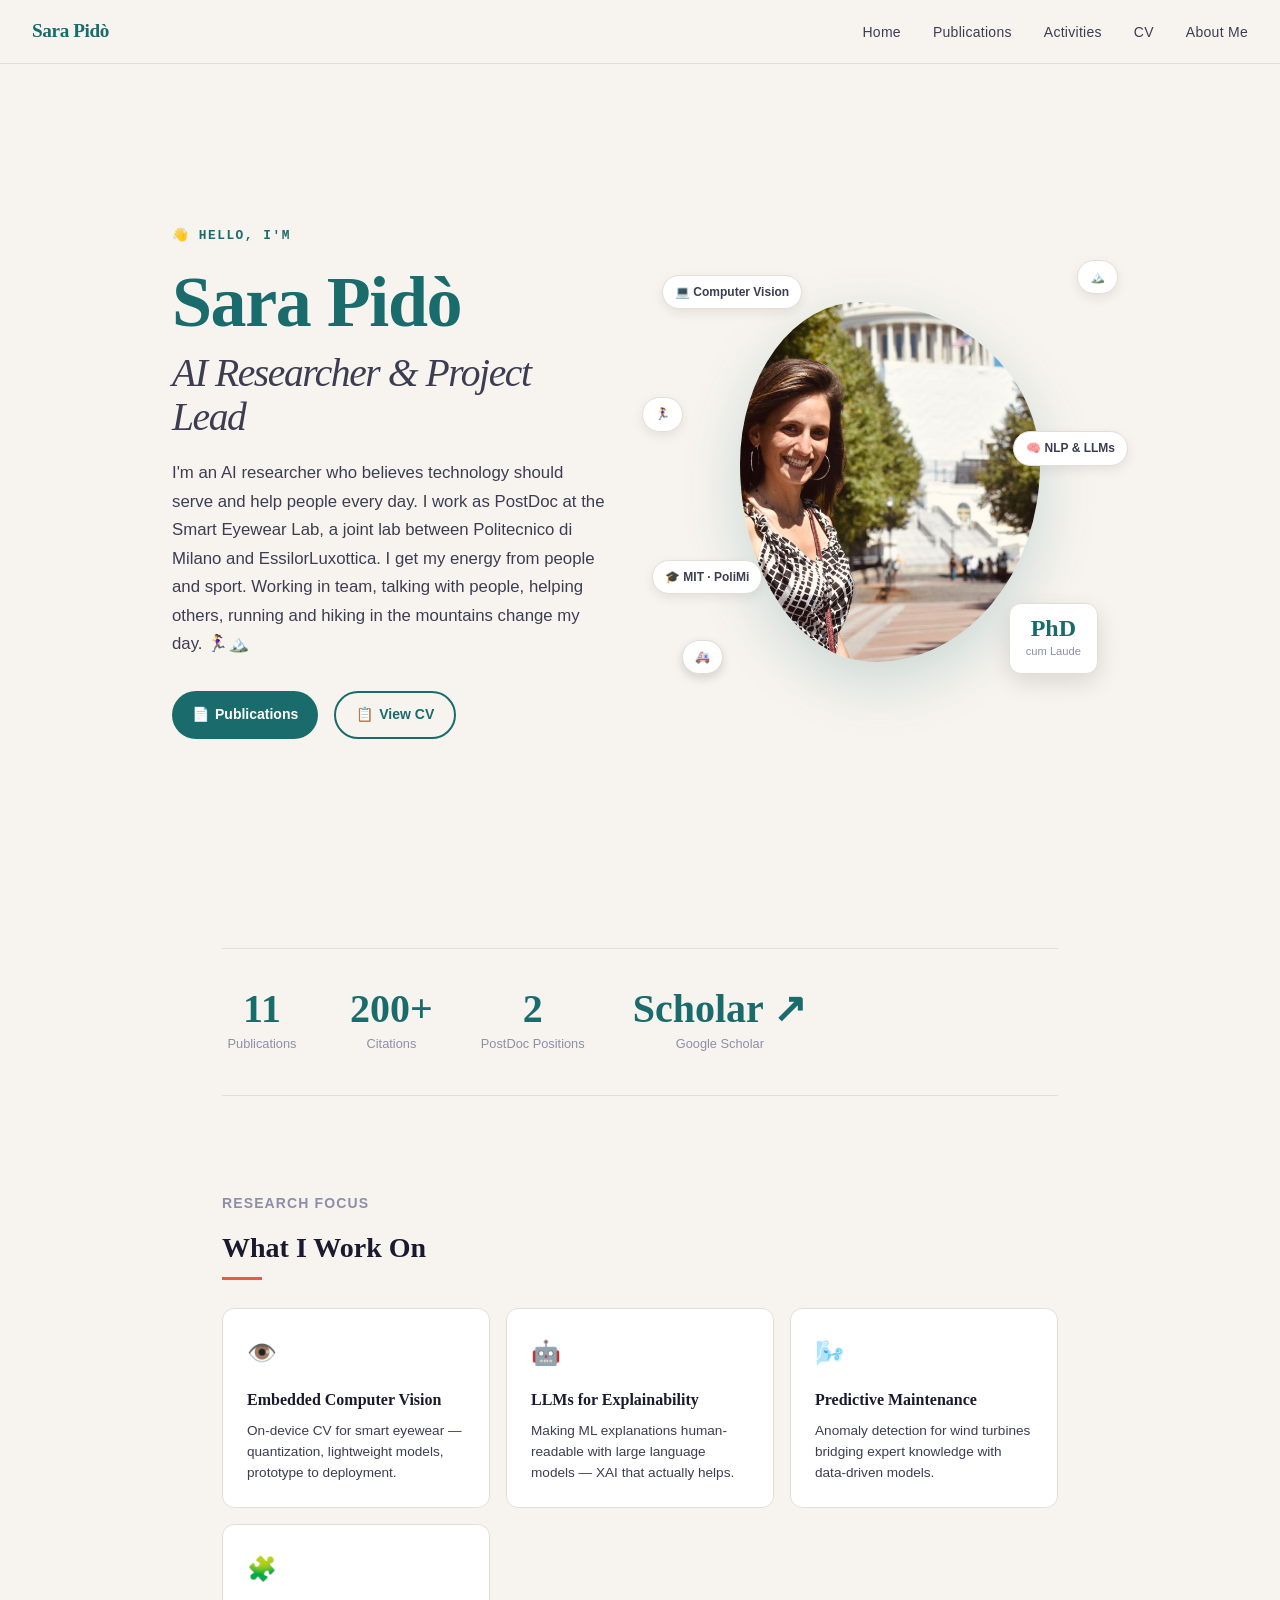
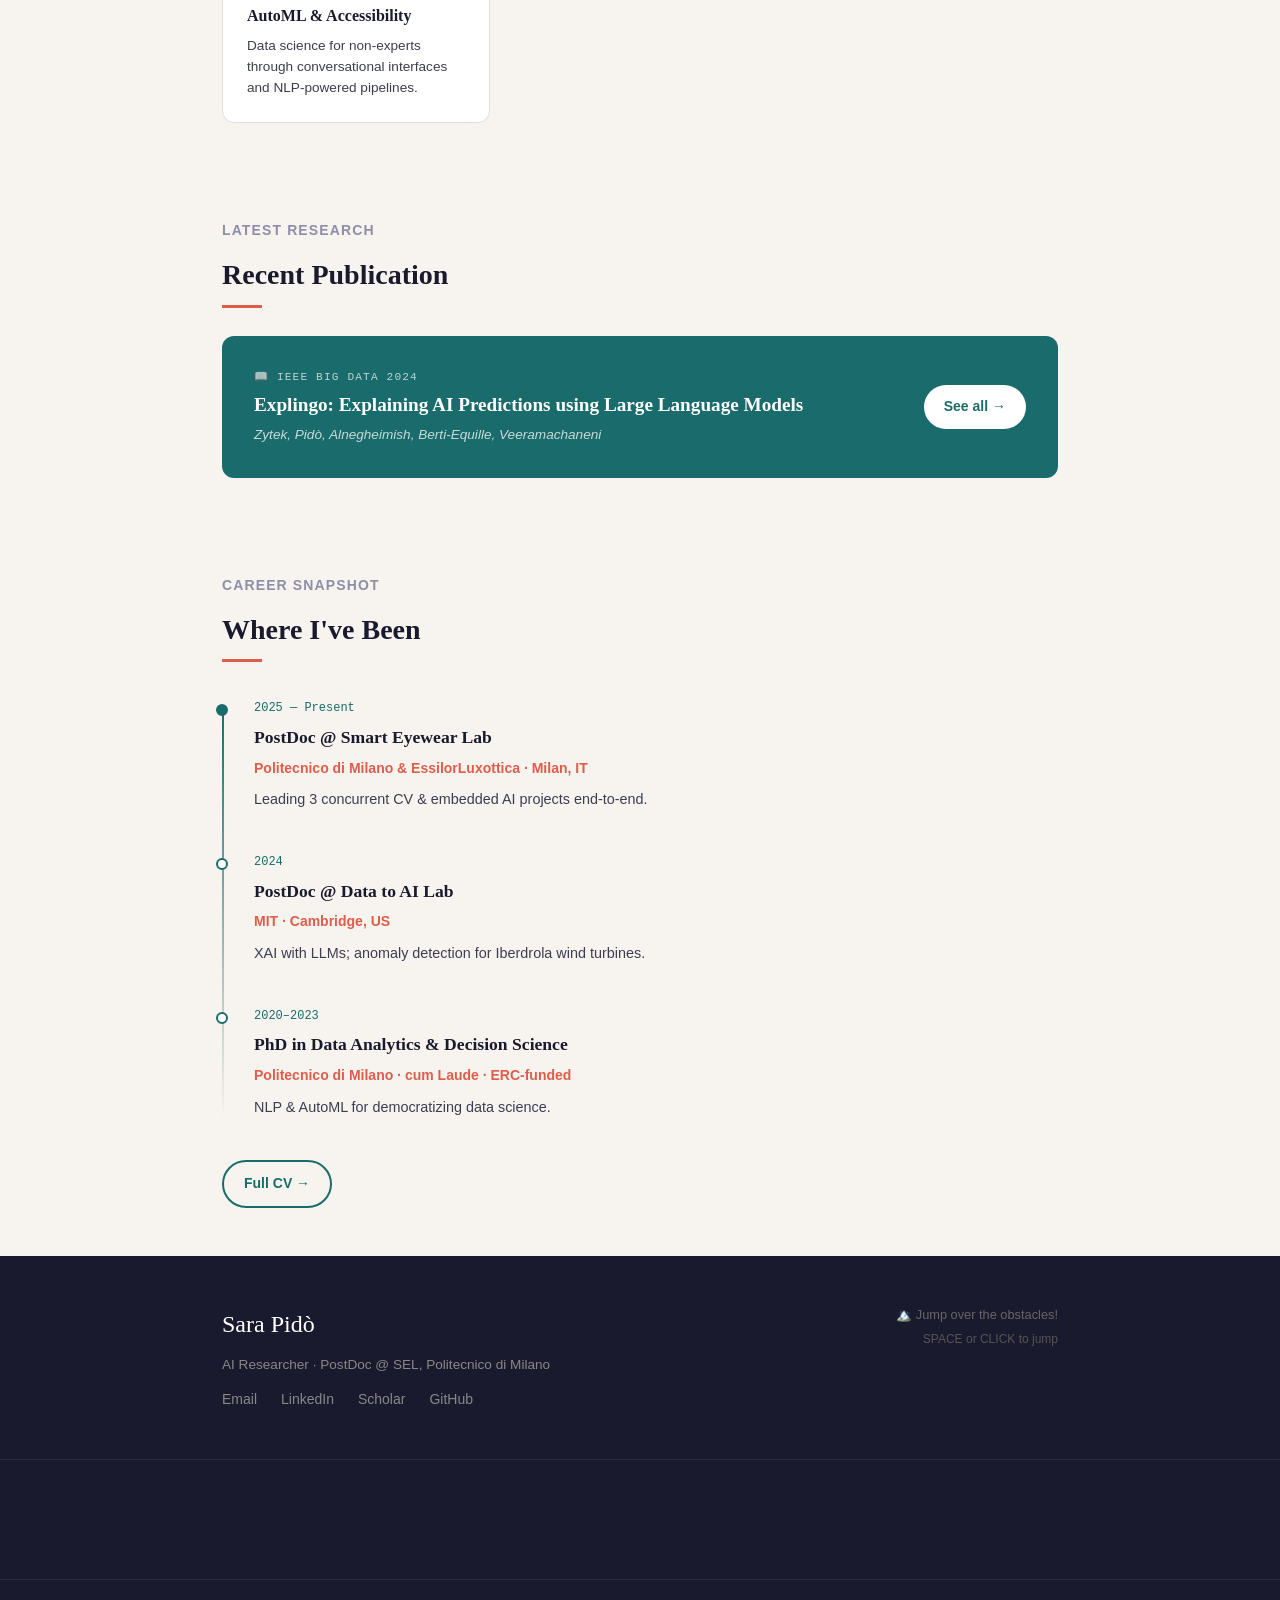
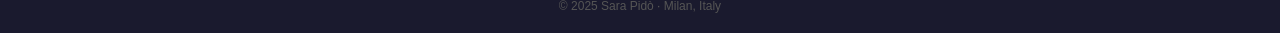
==== commit b95873ad: "Update index.html" ====
--- a/index.html
+++ b/index.html
@@ -230,7 +230,7 @@
     <div class="section">
       <div class="stats-row fade-in fade-in-delay-1">
         <div class="stat-item"><div class="stat-num">11</div><div class="stat-label">Publications</div></div>
-        <div class="stat-item"><div class="stat-num">59+</div><div class="stat-label">Citations</div></div>
+        <div class="stat-item"><div class="stat-num">200+</div><div class="stat-label">Citations</div></div>
         <div class="stat-item"><div class="stat-num">2</div><div class="stat-label">PostDoc Positions</div></div>
         <div class="stat-item"><div class="stat-num"><a href="https://scholar.google.com/citations?user=M_SrptEAAAAJ&hl=en" target="_blank" style="color:var(--teal);text-decoration:none">Scholar ↗</a></div><div class="stat-label">Google Scholar</div></div>
       </div>
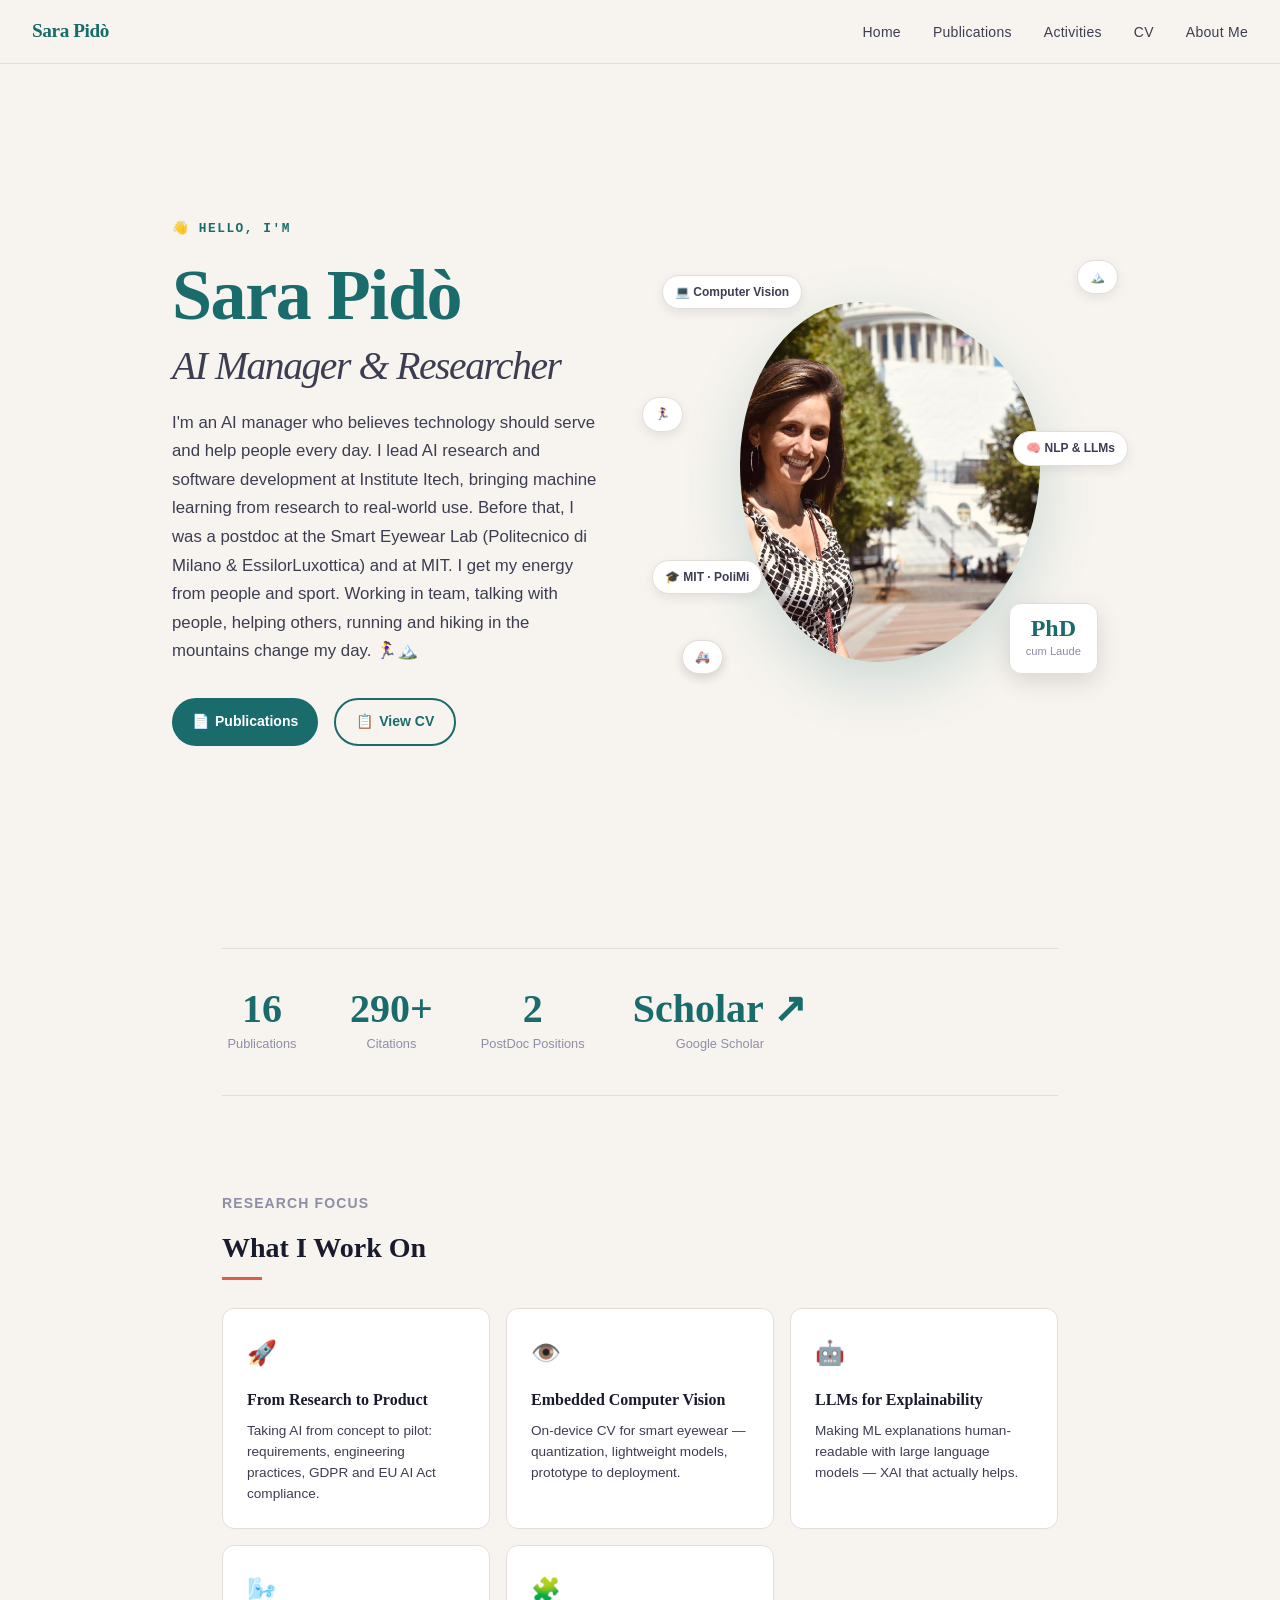
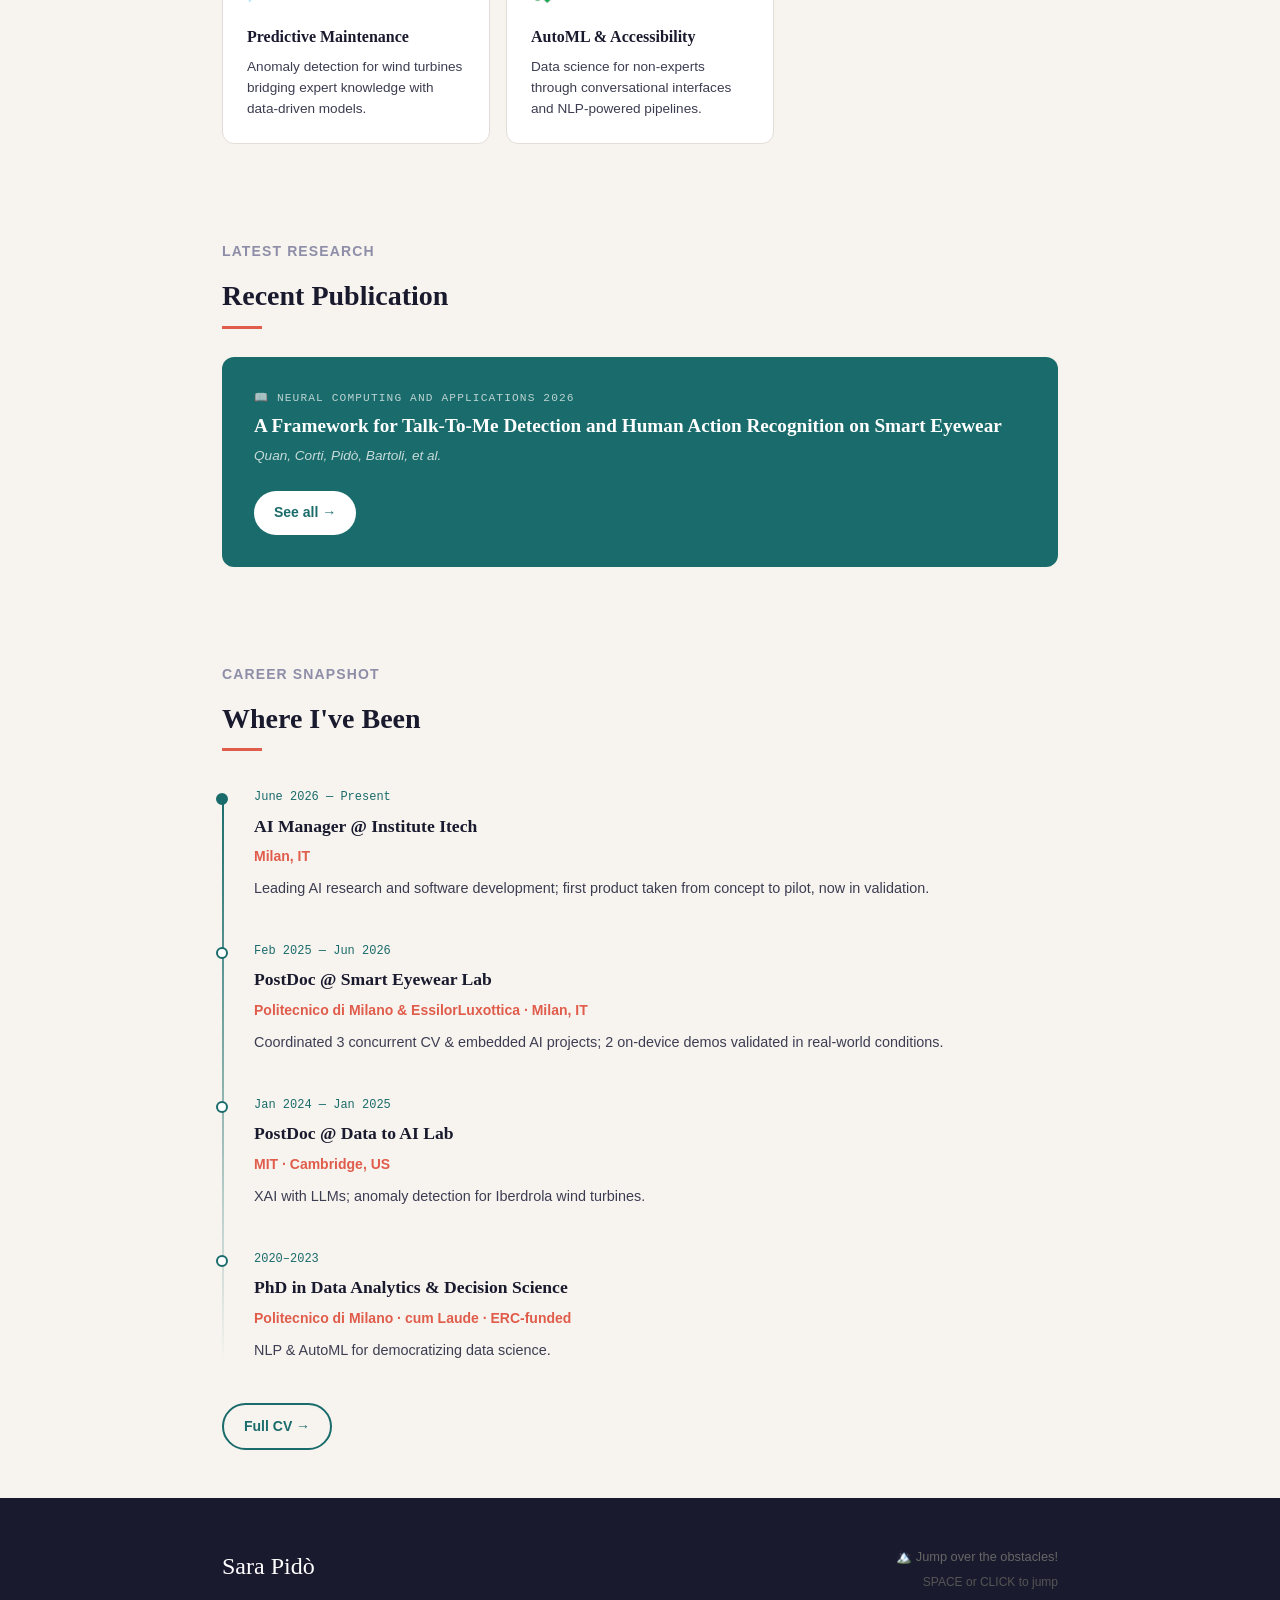
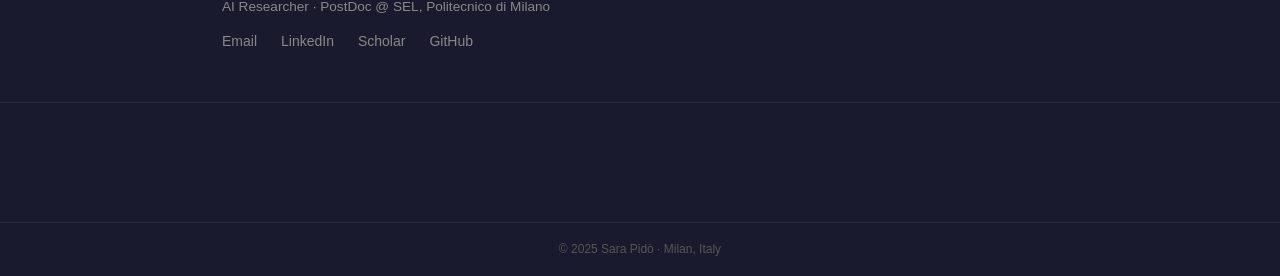
==== commit b76da8b5: "Change role and update personal details in index.html Updated personal information and role from AI " ====
--- a/index.html
+++ b/index.html
@@ -3,8 +3,8 @@
 <head>
   <meta charset="UTF-8" />
   <meta name="viewport" content="width=device-width, initial-scale=1.0" />
-  <title>Sara Pidò — AI Researcher</title>
-  <meta name="description" content="Sara Pidò — AI Researcher and PostDoc at Politecnico di Milano. Computer Vision, NLP, Embedded AI." />
+  <title>Sara Pidò — AI Manager</title>
+  <meta name="description" content="Sara Pidò — AI Manager at Institute Itech. PhD, ex-MIT. Computer Vision, Embedded AI, LLMs, EU AI Act." />
   <link rel="stylesheet" href="assets/css/style.css" />
   <style>
     .hero {
@@ -197,10 +197,10 @@
         <p class="hero-eyebrow">👋 Hello, I'm</p>
         <h1>
           <span class="name-highlight">Sara Pidò</span>
-          <span class="role-line">AI Researcher &amp; Project Lead</span>
+          <span class="role-line">AI Manager &amp; Researcher</span>
         </h1>
         <p class="hero-desc">
-          I'm an AI researcher who believes technology should serve and help people every day. I work as PostDoc at the Smart Eyewear Lab, a joint lab between Politecnico di Milano and EssilorLuxottica. I get my energy from people and sport. Working in team, talking with people, helping others, running and hiking in the mountains change my day. 🏃‍♀️🏔️
+          I'm an AI manager who believes technology should serve and help people every day. I lead AI research and software development at Institute Itech, bringing machine learning from research to real-world use. Before that, I was a postdoc at the Smart Eyewear Lab (Politecnico di Milano &amp; EssilorLuxottica) and at MIT. I get my energy from people and sport. Working in team, talking with people, helping others, running and hiking in the mountains change my day. 🏃‍♀️🏔️
         </p>
         <div class="hero-cta">
           <a href="publications.html" class="btn btn-primary"><span>📄</span> Publications</a>
@@ -229,8 +229,8 @@
 
     <div class="section">
       <div class="stats-row fade-in fade-in-delay-1">
-        <div class="stat-item"><div class="stat-num">11</div><div class="stat-label">Publications</div></div>
-        <div class="stat-item"><div class="stat-num">200+</div><div class="stat-label">Citations</div></div>
+        <div class="stat-item"><div class="stat-num">16</div><div class="stat-label">Publications</div></div>
+        <div class="stat-item"><div class="stat-num">290+</div><div class="stat-label">Citations</div></div>
         <div class="stat-item"><div class="stat-num">2</div><div class="stat-label">PostDoc Positions</div></div>
         <div class="stat-item"><div class="stat-num"><a href="https://scholar.google.com/citations?user=M_SrptEAAAAJ&hl=en" target="_blank" style="color:var(--teal);text-decoration:none">Scholar ↗</a></div><div class="stat-label">Google Scholar</div></div>
       </div>
@@ -241,6 +241,11 @@
       <h2 class="section-title">What I Work On</h2>
       <div class="featured-grid">
         <a href="activities.html" class="featured-card">
+          <div class="fc-icon">🚀</div>
+          <div class="fc-title">From Research to Product</div>
+          <div class="fc-desc">Taking AI from concept to pilot: requirements, engineering practices, GDPR and EU AI Act compliance.</div>
+        </a>
+        <a href="activities.html" class="featured-card">
           <div class="fc-icon">👁️</div>
           <div class="fc-title">Embedded Computer Vision</div>
           <div class="fc-desc">On-device CV for smart eyewear — quantization, lightweight models, prototype to deployment.</div>
@@ -268,9 +273,9 @@
       <h2 class="section-title">Recent Publication</h2>
       <div class="pub-teaser">
         <div>
-          <div class="pub-teaser-label">📖 IEEE Big Data 2024</div>
-          <div class="pub-teaser-title">Explingo: Explaining AI Predictions using Large Language Models</div>
-          <div class="pub-teaser-venue">Zytek, Pidò, Alnegheimish, Berti-Equille, Veeramachaneni</div>
+          <div class="pub-teaser-label">📖 Neural Computing and Applications 2026</div>
+          <div class="pub-teaser-title">A Framework for Talk-To-Me Detection and Human Action Recognition on Smart Eyewear</div>
+          <div class="pub-teaser-venue">Quan, Corti, Pidò, Bartoli, et al.</div>
         </div>
         <a href="publications.html" class="btn">See all →</a>
       </div>
@@ -282,14 +287,21 @@
       <div class="timeline" style="margin-top:2rem">
         <div class="timeline-item">
           <div class="timeline-dot filled"></div>
-          <div class="timeline-date">2025 — Present</div>
+          <div class="timeline-date">June 2026 — Present</div>
+          <div class="timeline-title">AI Manager @ Institute Itech</div>
+          <div class="timeline-org">Milan, IT</div>
+          <div class="timeline-desc">Leading AI research and software development; first product taken from concept to pilot, now in validation.</div>
+        </div>
+        <div class="timeline-item">
+          <div class="timeline-dot"></div>
+          <div class="timeline-date">Feb 2025 — Jun 2026</div>
           <div class="timeline-title">PostDoc @ Smart Eyewear Lab</div>
           <div class="timeline-org">Politecnico di Milano &amp; EssilorLuxottica · Milan, IT</div>
-          <div class="timeline-desc">Leading 3 concurrent CV &amp; embedded AI projects end-to-end.</div>
+          <div class="timeline-desc">Coordinated 3 concurrent CV &amp; embedded AI projects; 2 on-device demos validated in real-world conditions.</div>
         </div>
         <div class="timeline-item">
           <div class="timeline-dot"></div>
-          <div class="timeline-date">2024</div>
+          <div class="timeline-date">Jan 2024 — Jan 2025</div>
           <div class="timeline-title">PostDoc @ Data to AI Lab</div>
           <div class="timeline-org">MIT · Cambridge, US</div>
           <div class="timeline-desc">XAI with LLMs; anomaly detection for Iberdrola wind turbines.</div>
